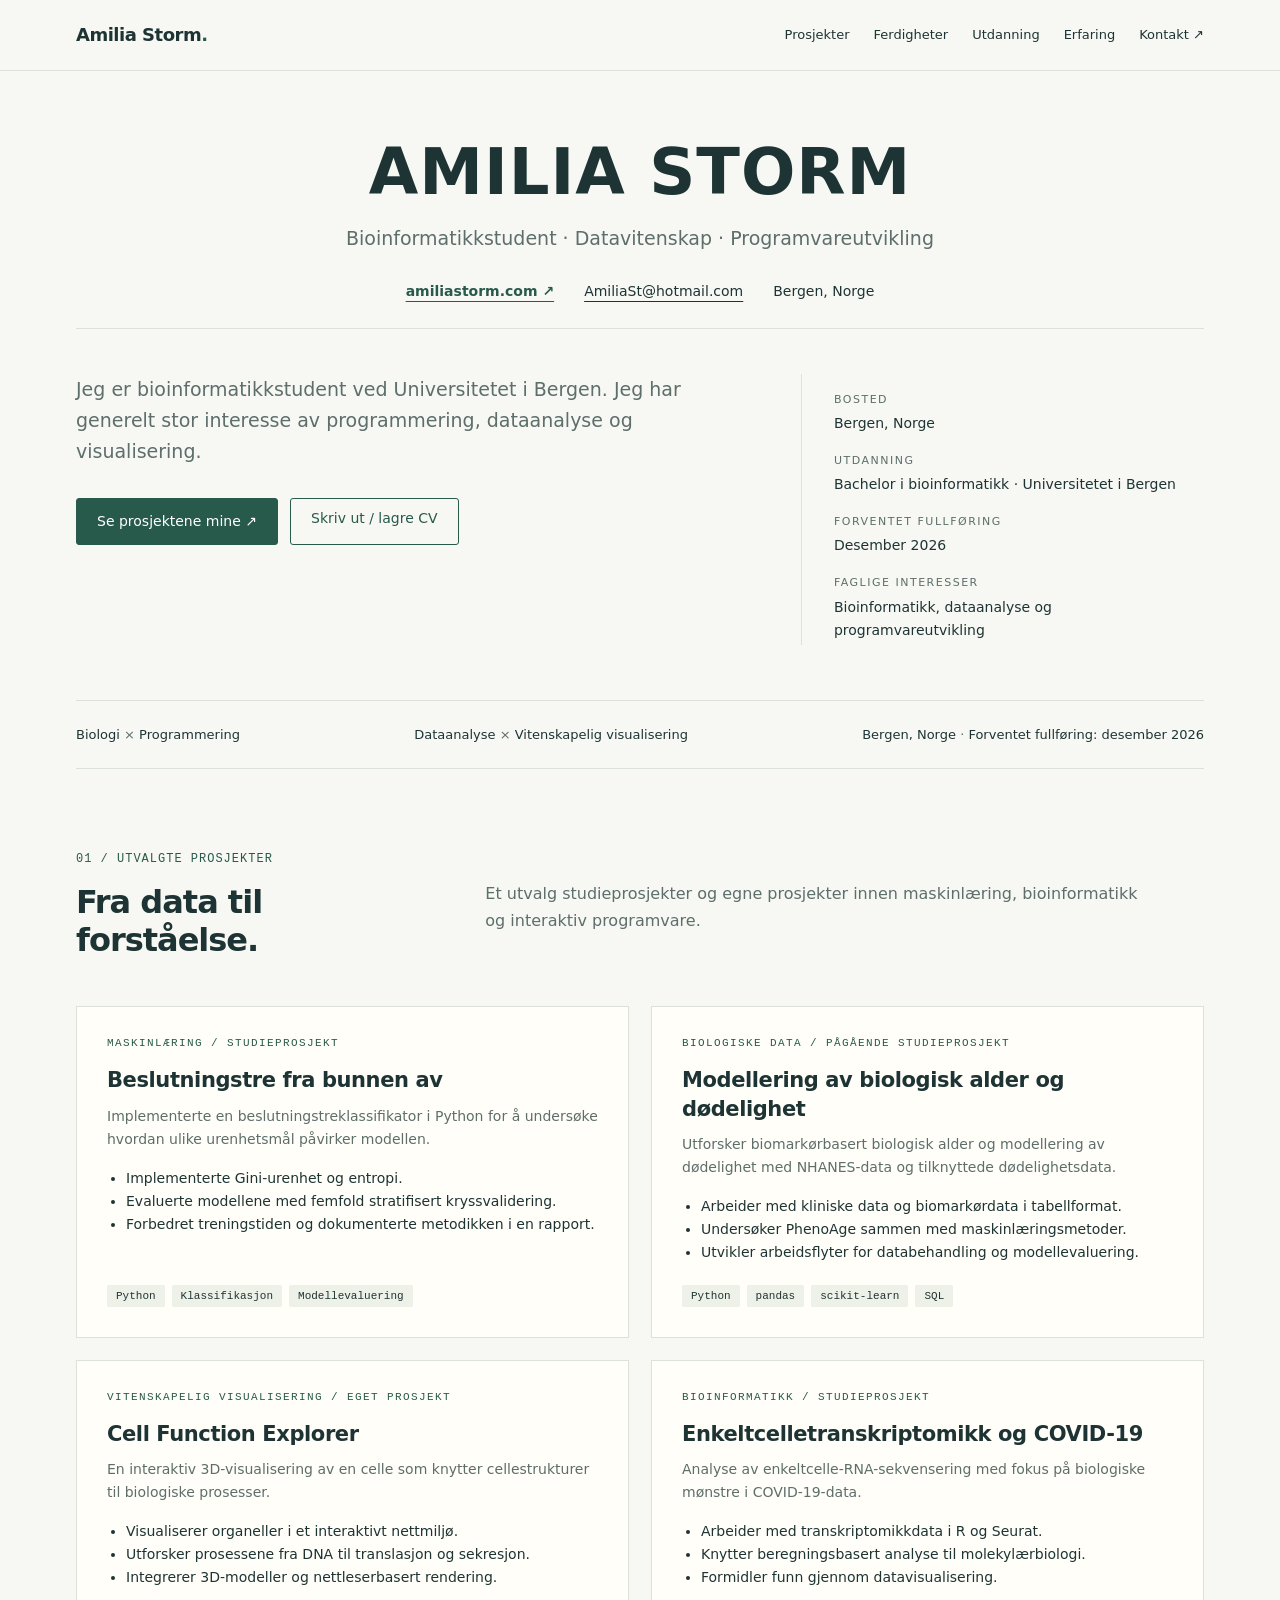
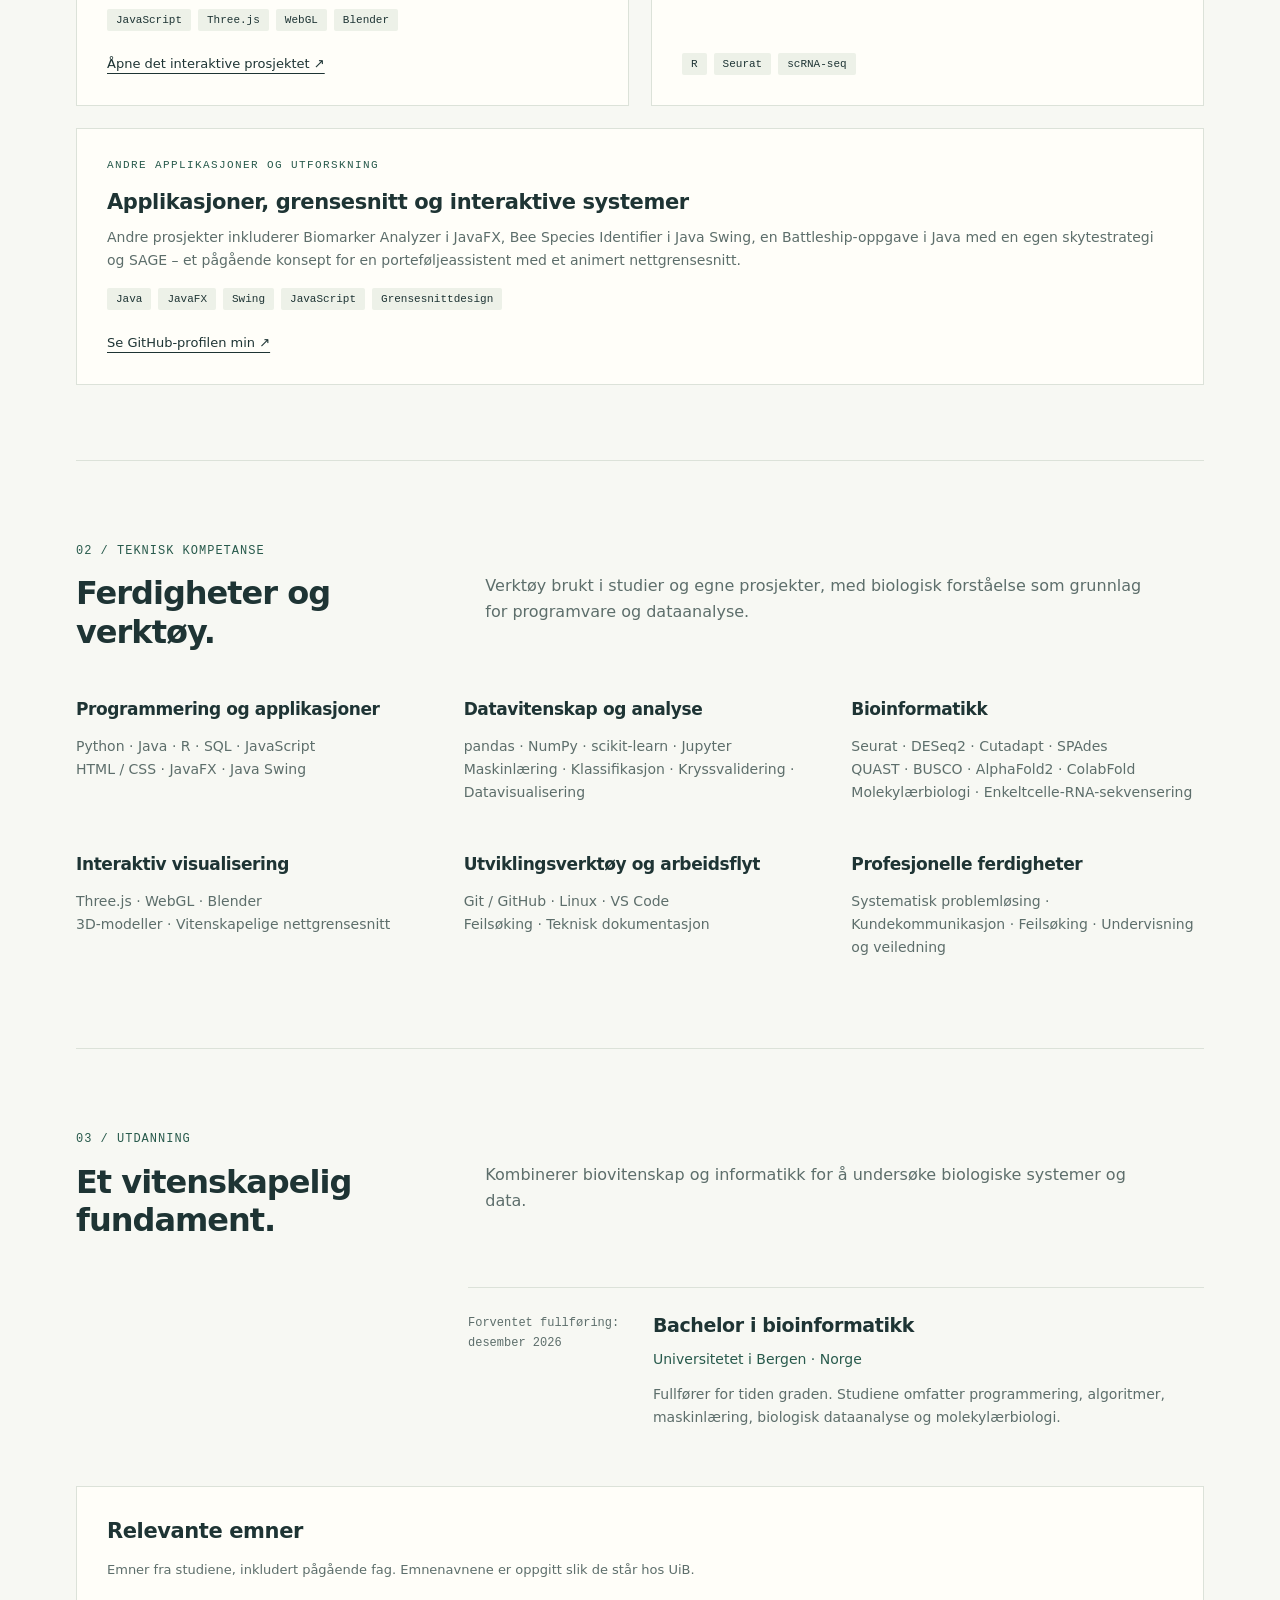
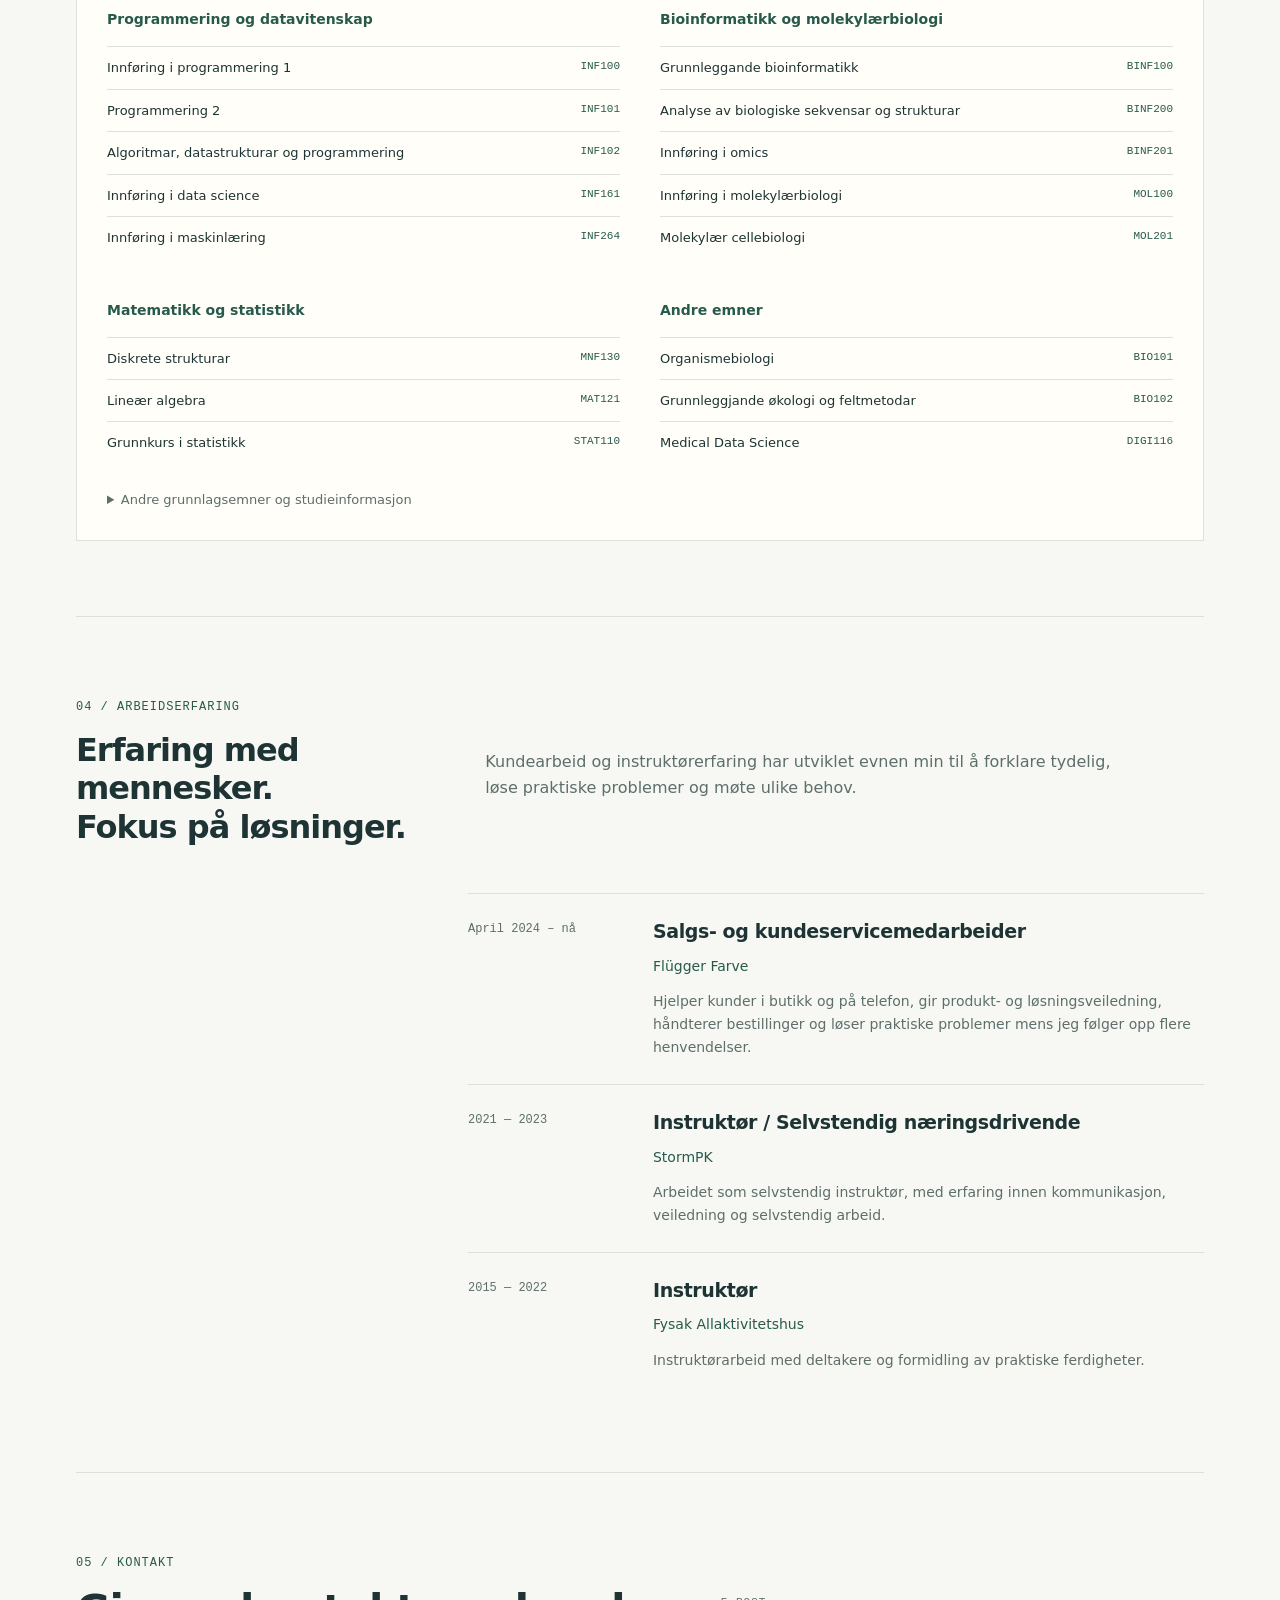
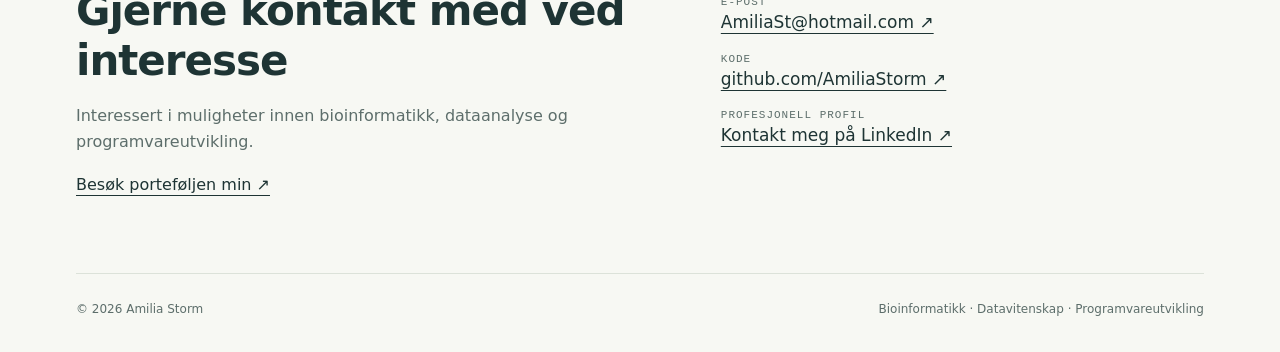
==== cv/index.html @ caddb567 "Update index.html" ====
<!doctype html>
<html lang="nb">
<head>
  <meta charset="utf-8">
  <meta name="viewport" content="width=device-width, initial-scale=1">
  <meta
    name="description"
    content="Amilia Storm – CV og prosjekter innen bioinformatikk, datavitenskap og programvareutvikling."
  >

  <title>Amilia Storm | Bioinformatikk og programvareutvikling</title>

  <style>
    /* ==================================================
       FARGER OG STIL
    ================================================== */

    :root {
      --ink: #1e3434;
      --muted: #5d6e6b;
      --green: #285a4c;
      --paper: #f7f8f3;
      --line: #dce2d9;
    }

    * {
      box-sizing: border-box;
    }

    html {
      scroll-behavior: smooth;
      scroll-padding-top: 95px;
    }

    body {
      margin: 0;
      background: var(--paper);
      color: var(--ink);
      font: 16px / 1.65 system-ui, -apple-system,
        BlinkMacSystemFont, "Segoe UI", sans-serif;
    }

    a {
      color: inherit;
      text-underline-offset: 5px;
    }

    a:hover {
      color: var(--green);
    }

    a:focus-visible,
    button:focus-visible {
      outline: 3px solid #b18a37;
      outline-offset: 5px;
    }

    .container {
      max-width: 1200px;
      margin: auto;
      padding: 0 36px;
    }

    h1 {
      font-size: clamp(50px, 6vw, 80px);
      font-weight: 650;
      letter-spacing: -5px;
      line-height: 1.05;
      margin: 0 0 28px;
    }

    h2 {
      font-size: 32px;
      line-height: 1.2;
      letter-spacing: -1px;
      margin: 12px 0;
    }

    h3 {
      font-size: 21px;
      line-height: 1.35;
      letter-spacing: -0.4px;
      margin: 0 0 10px;
    }

    /* ==================================================
       NAVIGASJON
    ================================================== */

    header {
      position: sticky;
      top: 0;
      background: #f7f8f3f5;
      border-bottom: 1px solid var(--line);
      z-index: 2;
    }

    .nav {
      max-width: 1200px;
      margin: auto;
      display: flex;
      align-items: center;
      justify-content: space-between;
      padding: 20px 36px;
      gap: 24px;
    }

    .brand {
      font-size: 18px;
      font-weight: 700;
      text-decoration: none;
      letter-spacing: -0.5px;
    }

    .brand span {
      color: var(--green);
    }

    nav {
      display: flex;
      gap: 24px;
      font-size: 13px;
    }

    nav a {
      text-decoration: none;
    }

    .skip {
      position: absolute;
      left: 15px;
      top: -60px;
    }

    .skip:focus {
      top: 15px;
      background: white;
      padding: 10px;
      z-index: 10;
    }

    /* ==================================================
       NAVN OG KONTAKTINFORMASJON
    ================================================== */

    .cv-heading {
      text-align: center;
      padding: 65px 0 25px;
    }

    .cv-heading h1 {
      font-size: clamp(36px, 5vw, 64px);
      font-weight: 800;
      letter-spacing: 1px;
      line-height: 1.15;
      margin: 0 0 14px;
    }

    .cv-subtitle {
      font-size: 19px;
      color: var(--muted);
      margin: 0 0 25px;
    }

    .cv-contact {
      display: flex;
      flex-wrap: wrap;
      justify-content: center;
      gap: 14px 30px;
      border-bottom: 1px solid var(--line);
      padding-bottom: 25px;
      font-size: 14px;
    }

    .portfolio-top {
      font-weight: 750;
      color: var(--green);
    }

    /* ==================================================
       INTRODUKSJON
    ================================================== */

    .hero {
      display: grid;
      grid-template-columns: 1.6fr 1fr;
      gap: 80px;
      padding: 20px 0 55px;
    }

    .intro {
      max-width: 620px;
      font-size: 19px;
      color: var(--muted);
      margin-top: 0;
    }

    .actions {
      display: flex;
      gap: 12px;
      flex-wrap: wrap;
      margin-top: 30px;
    }

    .button {
      display: inline-flex;
      padding: 11px 20px;
      border: 1px solid var(--green);
      border-radius: 3px;
      text-decoration: none;
      background: var(--green);
      color: white;
      font-size: 14px;
      font-family: inherit;
      cursor: pointer;
    }

    .button:hover {
      background: #183f34;
      color: white;
    }

    .button.secondary {
      background: transparent;
      color: var(--green);
    }

    .profile {
      align-self: center;
      border-left: 1px solid var(--line);
      padding: 0 0 0 32px;
    }

    .profile dl {
      margin: 0;
    }

    .profile dt {
      font-size: 11px;
      letter-spacing: 1.5px;
      text-transform: uppercase;
      color: var(--muted);
      margin-top: 17px;
    }

    .profile dd {
      margin: 3px 0;
      font-size: 14px;
    }

    .strip {
      border-top: 1px solid var(--line);
      border-bottom: 1px solid var(--line);
      padding: 23px 0;
      display: flex;
      gap: 35px;
      justify-content: space-between;
      font-size: 13px;
    }

    .strip span {
      color: var(--muted);
    }

    /* ==================================================
       FELLES STIL FOR SEKSJONER
    ================================================== */

    section {
      padding: 75px 0;
      border-bottom: 1px solid var(--line);
    }

    .section-head {
      display: grid;
      grid-template-columns: 1fr 2fr;
      gap: 50px;
      margin-bottom: 35px;
    }

    .section-num {
      font: 12px ui-monospace, monospace;
      color: var(--green);
      letter-spacing: 1px;
    }

    .section-head p {
      margin: 0;
      align-self: center;
      max-width: 660px;
      color: var(--muted);
    }

    /* ==================================================
       PROSJEKTER
    ================================================== */

    .projects {
      display: grid;
      grid-template-columns: 1fr 1fr;
      gap: 22px;
    }

    .project {
      border: 1px solid var(--line);
      padding: 30px;
      background: #fffef9;
      display: flex;
      flex-direction: column;
    }

    .project .category {
      font: 11px ui-monospace, monospace;
      text-transform: uppercase;
      letter-spacing: 1.4px;
      color: var(--green);
      margin-bottom: 17px;
    }

    .project p {
      font-size: 14px;
      color: var(--muted);
      margin: 0 0 16px;
    }

    .project ul {
      padding-left: 19px;
      font-size: 14px;
      margin: 0 0 20px;
    }

    .project a {
      font-size: 13px;
      margin-top: 22px;
      align-self: flex-start;
    }

    .tags {
      display: flex;
      flex-wrap: wrap;
      gap: 7px;
      margin-top: auto;
    }

    .tags span {
      font: 11px ui-monospace, monospace;
      padding: 5px 9px;
      background: #edf1e8;
      border-radius: 2px;
    }

    .wide {
      grid-column: 1 / -1;
    }

    /* ==================================================
       FERDIGHETER
    ================================================== */

    .skills {
      display: grid;
      grid-template-columns: repeat(3, 1fr);
      gap: 35px;
    }

    .skills h3 {
      font-size: 17px;
    }

    .skills p {
      color: var(--muted);
      font-size: 14px;
    }

    /* ==================================================
       UTDANNING OG ARBEIDSERFARING
    ================================================== */

    .timeline {
      margin-left: calc(33.333% + 16px);
    }

    .entry {
      display: grid;
      grid-template-columns: 160px 1fr;
      gap: 25px;
      padding: 25px 0;
      border-top: 1px solid var(--line);
    }

    .date {
      font: 12px / 1.7 ui-monospace, monospace;
      color: var(--muted);
    }

    .entry h3 {
      font-size: 19px;
    }

    .entry .org {
      color: var(--green);
      font-size: 14px;
      margin: 0 0 12px;
    }

    .entry p {
      font-size: 14px;
      color: var(--muted);
      margin: 0;
    }

    /* ==================================================
       EMNER OG EMNEKODER
    ================================================== */

    .coursework {
      margin-top: 32px;
      padding: 30px;
      border: 1px solid var(--line);
      background: #fffef9;
    }

    .coursework > h3 {
      font-size: 21px;
    }

    .course-note {
      font-size: 13px;
      color: var(--muted);
    }

    .course-grid {
      display: grid;
      grid-template-columns: 1fr 1fr;
      gap: 25px 40px;
    }

    .course-grid h4 {
      font-size: 14px;
      color: var(--green);
      margin: 15px 0;
    }

    .course-grid ul {
      list-style: none;
      padding: 0;
      margin: 0;
    }

    .course-grid li {
      border-top: 1px solid var(--line);
    }

    .course-grid a {
      display: flex;
      justify-content: space-between;
      gap: 15px;
      padding: 10px 0;
      text-decoration: none;
      font-size: 13px;
    }

    .course-grid code {
      font-size: 11px;
      color: var(--green);
      white-space: nowrap;
    }

    .coursework details {
      margin-top: 25px;
      font-size: 13px;
      color: var(--muted);
    }

    .coursework summary {
      cursor: pointer;
    }

    .coursework details p {
      margin: 10px 0;
    }

    /* ==================================================
       KONTAKT OG BUNNTEKST
    ================================================== */

    .contact {
      display: grid;
      grid-template-columns: 1.2fr 1fr;
      gap: 65px;
    }

    .contact h2 {
      font-size: 42px;
    }

    .contact p {
      color: var(--muted);
    }

    .contact-links {
      display: flex;
      flex-direction: column;
      justify-content: center;
      gap: 16px;
    }

    .contact-links a {
      font-size: 17px;
    }

    .contact-links small {
      font: 11px ui-monospace, monospace;
      display: block;
      color: var(--muted);
      text-transform: uppercase;
      letter-spacing: 1px;
    }

    footer {
      padding: 26px 0;
      color: var(--muted);
      font-size: 12px;
      display: flex;
      justify-content: space-between;
    }

    /* ==================================================
       MOBIL OG MINDRE SKJERMER
    ================================================== */

    @media (max-width: 800px) {
      .nav,
      .container {
        padding-left: 22px;
        padding-right: 22px;
      }

      .nav {
        flex-wrap: wrap;
        gap: 12px;
      }

      nav {
        gap: 15px;
        flex-wrap: wrap;
        font-size: 12px;
      }

      .cv-heading {
        padding-top: 40px;
      }

      .cv-subtitle {
        font-size: 15px;
      }

      .cv-contact {
        font-size: 13px;
        gap: 10px 18px;
      }

      .hero {
        grid-template-columns: 1fr;
        gap: 30px;
        padding: 15px 0 35px;
      }

      .profile {
        display: none;
      }

      .strip {
        flex-wrap: wrap;
        gap: 13px 25px;
      }

      .section-head {
        grid-template-columns: 1fr;
        gap: 15px;
      }

      .projects,
      .skills,
      .contact,
      .course-grid {
        grid-template-columns: 1fr;
      }

      .wide {
        grid-column: auto;
      }

      .timeline {
        margin-left: 0;
      }

      .entry {
        grid-template-columns: 1fr;
        gap: 10px;
      }

      section {
        padding: 50px 0;
      }

      .coursework {
        padding: 20px;
      }

      footer {
        gap: 15px;
        flex-wrap: wrap;
      }
    }

    /* ==================================================
       REDUSERT BEVEGELSE
    ================================================== */

    @media (prefers-reduced-motion: reduce) {
      html {
        scroll-behavior: auto;
      }
    }

    /* ==================================================
       UTSKRIFT OG LAGRING SOM PDF
    ================================================== */

    @media print {
      header,
      .actions,
      .strip,
      footer {
        display: none;
      }

      body {
        background: white;
        font-size: 11px;
      }

      .container {
        padding: 0;
      }

      .cv-heading {
        padding: 0 0 15px;
      }

      .cv-heading h1 {
        font-size: 32px;
      }

      .cv-subtitle {
        font-size: 13px;
        margin-bottom: 12px;
      }

      .cv-contact {
        font-size: 11px;
        padding-bottom: 12px;
      }

      .hero {
        padding: 0 0 15px;
        gap: 20px;
      }

      .intro {
        font-size: 13px;
      }

      .profile {
        display: block;
        padding-left: 15px;
      }

      section {
        padding: 22px 0;
      }

      .section-head {
        margin-bottom: 16px;
      }

      h2 {
        font-size: 23px;
      }

      .project {
        padding: 15px;
        break-inside: avoid;
      }

      .project p,
      .project ul,
      .entry p,
      .skills p {
        font-size: 11px;
      }

      .entry {
        padding: 12px 0;
        break-inside: avoid;
      }

      .contact h2 {
        font-size: 25px;
      }

      .contact-links a {
        font-size: 12px;
      }

      a {
        text-decoration: none;
      }

      .tags span {
        font-size: 9px;
      }

      .coursework {
        padding: 15px;
        break-inside: avoid;
      }

      .course-grid {
        gap: 10px 25px;
      }

      .course-grid a {
        font-size: 10px;
        padding: 5px 0;
      }

      .course-note {
        font-size: 10px;
      }

      .coursework details {
        display: none;
      }
    }
  </style>
</head>

<body>
  <a class="skip" href="#main">Hopp til innhold</a>

  <!-- ==================================================
       NAVIGASJON
  ================================================== -->

  <header>
    <div class="nav">
      <a class="brand" href="#main">
        Amilia Storm<span>.</span>
      </a>

      <nav aria-label="Hovedmeny">
        <a href="#projects">Prosjekter</a>
        <a href="#skills">Ferdigheter</a>
        <a href="#education">Utdanning</a>
        <a href="#experience">Erfaring</a>
        <a href="#contact">Kontakt ↗</a>
      </nav>
    </div>
  </header>

  <main id="main" class="container">

    <!-- ==================================================
         NAVN OG KONTAKTINFORMASJON
    ================================================== -->

    <div class="cv-heading">
      <h1>AMILIA STORM</h1>

      <p class="cv-subtitle">
        Bioinformatikkstudent · Datavitenskap · Programvareutvikling
      </p>

      <div class="cv-contact">
        <a
          class="portfolio-top"
          href="https://amiliastorm.com"
          target="_blank"
          rel="noopener noreferrer"
        >
          amiliastorm.com ↗
        </a>

        <a href="mailto:AmiliaSt@hotmail.com">
          AmiliaSt@hotmail.com
        </a>

        <span>Bergen, Norge</span>
      </div>
    </div>

    <!-- ==================================================
         INTRODUKSJON
    ================================================== -->

    <div class="hero">
      <div>
        <p class="intro">
          Jeg er bioinformatikkstudent ved Universitetet i Bergen.
          Jeg har generelt stor interesse av programmering, dataanalyse og visualisering.
          

        <div class="actions">
          <a class="button" href="#projects">
            Se prosjektene mine ↗
          </a>

          <button
            class="button secondary"
            onclick="window.print()"
          >
            Skriv ut / lagre CV
          </button>
        </div>
      </div>

      <aside class="profile" aria-label="Profiloversikt">
        <dl>
          <dt>Bosted</dt>
          <dd>Bergen, Norge</dd>

          <dt>Utdanning</dt>
          <dd>Bachelor i bioinformatikk · Universitetet i Bergen</dd>

          <dt>Forventet fullføring</dt>
          <dd>Desember 2026</dd>

          <dt>Faglige interesser</dt>
          <dd>Bioinformatikk, dataanalyse og programvareutvikling</dd>
        </dl>
      </aside>
    </div>

    <div class="strip">
      <div>Biologi <span>×</span> Programmering</div>
      <div>Dataanalyse <span>×</span> Vitenskapelig visualisering</div>
      <div>
        Bergen, Norge <span>·</span>
        Forventet fullføring: desember 2026
      </div>
    </div>

    <!-- ==================================================
         01 — PROSJEKTER
    ================================================== -->

    <section id="projects">
      <div class="section-head">
        <div>
          <span class="section-num">01 / UTVALGTE PROSJEKTER</span>
          <h2>Fra data til forståelse.</h2>
        </div>

        <p>
          Et utvalg studieprosjekter og egne prosjekter innen
          maskinlæring, bioinformatikk og interaktiv programvare.
        </p>
      </div>

      <div class="projects">

        <!-- Beslutningstre -->

        <article class="project">
          <div class="category">Maskinlæring / Studieprosjekt</div>
          <h3>Beslutningstre fra bunnen av</h3>

          <p>
            Implementerte en beslutningstreklassifikator i Python
            for å undersøke hvordan ulike urenhetsmål påvirker modellen.
          </p>

          <ul>
            <li>Implementerte Gini-urenhet og entropi.</li>
            <li>
              Evaluerte modellene med femfold stratifisert
              kryssvalidering.
            </li>
            <li>
              Forbedret treningstiden og dokumenterte metodikken
              i en rapport.
            </li>
          </ul>

          <div class="tags">
            <span>Python</span>
            <span>Klassifikasjon</span>
            <span>Modellevaluering</span>
          </div>
        </article>

        <!-- Biologisk alder -->

        <article class="project">
          <div class="category">
            Biologiske data / Pågående studieprosjekt
          </div>

          <h3>Modellering av biologisk alder og dødelighet</h3>

          <p>
            Utforsker biomarkørbasert biologisk alder og modellering
            av dødelighet med NHANES-data og tilknyttede dødelighetsdata.
          </p>

          <ul>
            <li>
              Arbeider med kliniske data og biomarkørdata i tabellformat.
            </li>
            <li>
              Undersøker PhenoAge sammen med maskinlæringsmetoder.
            </li>
            <li>
              Utvikler arbeidsflyter for databehandling og modellevaluering.
            </li>
          </ul>

          <div class="tags">
            <span>Python</span>
            <span>pandas</span>
            <span>scikit-learn</span>
            <span>SQL</span>
          </div>
        </article>

        <!-- Cellevisualisering -->

        <article class="project">
          <div class="category">
            Vitenskapelig visualisering / Eget prosjekt
          </div>

          <h3>Cell Function Explorer</h3>

          <p>
            En interaktiv 3D-visualisering av en celle som knytter
            cellestrukturer til biologiske prosesser.
          </p>

          <ul>
            <li>Visualiserer organeller i et interaktivt nettmiljø.</li>
            <li>
              Utforsker prosessene fra DNA til translasjon og sekresjon.
            </li>
            <li>
              Integrerer 3D-modeller og nettleserbasert rendering.
            </li>
          </ul>

          <div class="tags">
            <span>JavaScript</span>
            <span>Three.js</span>
            <span>WebGL</span>
            <span>Blender</span>
          </div>

          <a
            href="https://amiliastorm.github.io/Cell-Visualization-Explorer/"
            target="_blank"
            rel="noopener noreferrer"
          >
            Åpne det interaktive prosjektet ↗
          </a>
        </article>

        <!-- COVID-19 -->

        <article class="project">
          <div class="category">Bioinformatikk / Studieprosjekt</div>
          <h3>Enkeltcelletranskriptomikk og COVID-19</h3>

          <p>
            Analyse av enkeltcelle-RNA-sekvensering med fokus på
            biologiske mønstre i COVID-19-data.
          </p>

          <ul>
            <li>Arbeider med transkriptomikkdata i R og Seurat.</li>
            <li>Knytter beregningsbasert analyse til molekylærbiologi.</li>
            <li>Formidler funn gjennom datavisualisering.</li>
          </ul>

          <div class="tags">
            <span>R</span>
            <span>Seurat</span>
            <span>scRNA-seq</span>
          </div>
        </article>

        <!-- Andre prosjekter -->

        <article class="project wide">
          <div class="category">Andre applikasjoner og utforskning</div>
          <h3>Applikasjoner, grensesnitt og interaktive systemer</h3>

          <p>
            Andre prosjekter inkluderer Biomarker Analyzer i JavaFX,
            Bee Species Identifier i Java Swing, en Battleship-oppgave
            i Java med en egen skytestrategi og SAGE – et pågående
            konsept for en porteføljeassistent med et animert nettgrensesnitt.
          </p>

          <div class="tags">
            <span>Java</span>
            <span>JavaFX</span>
            <span>Swing</span>
            <span>JavaScript</span>
            <span>Grensesnittdesign</span>
          </div>

          <a
            href="https://github.com/AmiliaStorm"
            target="_blank"
            rel="noopener noreferrer"
          >
            Se GitHub-profilen min ↗
          </a>
        </article>

      </div>
    </section>

    <!-- ==================================================
         02 — FERDIGHETER
    ================================================== -->

    <section id="skills">
      <div class="section-head">
        <div>
          <span class="section-num">02 / TEKNISK KOMPETANSE</span>
          <h2>Ferdigheter og verktøy.</h2>
        </div>

        <p>
          Verktøy brukt i studier og egne prosjekter, med biologisk
          forståelse som grunnlag for programvare og dataanalyse.
        </p>
      </div>

      <div class="skills">
        <div>
          <h3>Programmering og applikasjoner</h3>
          <p>
            Python · Java · R · SQL · JavaScript<br>
            HTML / CSS · JavaFX · Java Swing
          </p>
        </div>

        <div>
          <h3>Datavitenskap og analyse</h3>
          <p>
            pandas · NumPy · scikit-learn · Jupyter<br>
            Maskinlæring · Klassifikasjon · Kryssvalidering · Datavisualisering
          </p>
        </div>

        <div>
          <h3>Bioinformatikk</h3>
          <p>
            Seurat · DESeq2 · Cutadapt · SPAdes<br>
            QUAST · BUSCO · AlphaFold2 · ColabFold<br>
            Molekylærbiologi · Enkeltcelle-RNA-sekvensering
          </p>
        </div>

        <div>
          <h3>Interaktiv visualisering</h3>
          <p>
            Three.js · WebGL · Blender<br>
            3D-modeller · Vitenskapelige nettgrensesnitt
          </p>
        </div>

        <div>
          <h3>Utviklingsverktøy og arbeidsflyt</h3>
          <p>
            Git / GitHub · Linux · VS Code<br>
            Feilsøking · Teknisk dokumentasjon
          </p>
        </div>

        <div>
          <h3>Profesjonelle ferdigheter</h3>
          <p>
            Systematisk problemløsing · Kundekommunikasjon ·
            Feilsøking · Undervisning og veiledning
          </p>
        </div>
      </div>
    </section>

    <!-- ==================================================
         03 — UTDANNING
    ================================================== -->

    <section id="education">
      <div class="section-head">
        <div>
          <span class="section-num">03 / UTDANNING</span>
          <h2>Et vitenskapelig fundament.</h2>
        </div>

        <p>
          Kombinerer biovitenskap og informatikk for å undersøke
          biologiske systemer og data.
        </p>
      </div>

      <div class="timeline">
        <article class="entry">
          <div class="date">
            Forventet fullføring: desember 2026
          </div>

          <div>
            <h3>Bachelor i bioinformatikk</h3>
            <p class="org">Universitetet i Bergen · Norge</p>

            <p>
              Fullfører for tiden graden. Studiene omfatter
              programmering, algoritmer, maskinlæring, biologisk
              dataanalyse og molekylærbiologi.
            </p>
          </div>
        </article>
      </div>

      <!-- Relevante emner -->

      <div class="coursework">
        <h3>Relevante emner</h3>

        <p class="course-note">
          Emner fra studiene, inkludert pågående fag.
          Emnenavnene er oppgitt slik de står hos UiB.
        </p>

        <div class="course-grid">

          <!-- Programmering -->

          <div>
            <h4>Programmering og datavitenskap</h4>

            <ul>
              <li>
                <a
                  href="https://www4.uib.no/studier/emner/inf100"
                  target="_blank"
                  rel="noopener noreferrer"
                >
                  <span>Innføring i programmering 1</span>
                  <code>INF100</code>
                </a>
              </li>

              <li>
                <a
                  href="https://www4.uib.no/studier/emner/inf101"
                  target="_blank"
                  rel="noopener noreferrer"
                >
                  <span>Programmering 2</span>
                  <code>INF101</code>
                </a>
              </li>

              <li>
                <a
                  href="https://www4.uib.no/studier/emner/inf102"
                  target="_blank"
                  rel="noopener noreferrer"
                >
                  <span>Algoritmar, datastrukturar og programmering</span>
                  <code>INF102</code>
                </a>
              </li>

              <li>
                <a
                  href="https://www4.uib.no/studier/emner/inf161"
                  target="_blank"
                  rel="noopener noreferrer"
                >
                  <span>Innføring i data science</span>
                  <code>INF161</code>
                </a>
              </li>

              <li>
                <a
                  href="https://www4.uib.no/studier/emner/inf264"
                  target="_blank"
                  rel="noopener noreferrer"
                >
                  <span>Innføring i maskinlæring</span>
                  <code>INF264</code>
                </a>
              </li>
            </ul>
          </div>

          <!-- Bioinformatikk -->

          <div>
            <h4>Bioinformatikk og molekylærbiologi</h4>

            <ul>
              <li>
                <a
                  href="https://www4.uib.no/studier/emner/binf100"
                  target="_blank"
                  rel="noopener noreferrer"
                >
                  <span>Grunnleggande bioinformatikk</span>
                  <code>BINF100</code>
                </a>
              </li>

              <li>
                <a
                  href="https://www4.uib.no/studier/emner/binf200"
                  target="_blank"
                  rel="noopener noreferrer"
                >
                  <span>Analyse av biologiske sekvensar og strukturar</span>
                  <code>BINF200</code>
                </a>
              </li>

              <li>
                <a
                  href="https://www4.uib.no/studier/emner/binf201"
                  target="_blank"
                  rel="noopener noreferrer"
                >
                  <span>Innføring i omics</span>
                  <code>BINF201</code>
                </a>
              </li>

              <li>
                <a
                  href="https://www4.uib.no/studier/emner/mol100"
                  target="_blank"
                  rel="noopener noreferrer"
                >
                  <span>Innføring i molekylærbiologi</span>
                  <code>MOL100</code>
                </a>
              </li>

              <li>
                <a
                  href="https://www4.uib.no/studier/emner/mol201"
                  target="_blank"
                  rel="noopener noreferrer"
                >
                  <span>Molekylær cellebiologi</span>
                  <code>MOL201</code>
                </a>
              </li>
            </ul>
          </div>

          <!-- Matematikk -->

          <div>
            <h4>Matematikk og statistikk</h4>

            <ul>
              <li>
                <a
                  href="https://www4.uib.no/studier/emner/mnf130"
                  target="_blank"
                  rel="noopener noreferrer"
                >
                  <span>Diskrete strukturar</span>
                  <code>MNF130</code>
                </a>
              </li>

              <li>
                <a
                  href="https://www4.uib.no/studier/emner/mat121"
                  target="_blank"
                  rel="noopener noreferrer"
                >
                  <span>Lineær algebra</span>
                  <code>MAT121</code>
                </a>
              </li>

              <li>
                <a
                  href="https://www4.uib.no/studier/emner/stat110"
                  target="_blank"
                  rel="noopener noreferrer"
                >
                  <span>Grunnkurs i statistikk</span>
                  <code>STAT110</code>
                </a>
              </li>
            </ul>
          </div>

          <!-- Andre emner -->

          <div>
            <h4>Andre emner</h4>

            <ul>
              <li>
                <a
                  href="https://www4.uib.no/studier/emner/bio101"
                  target="_blank"
                  rel="noopener noreferrer"
                >
                  <span>Organismebiologi</span>
                  <code>BIO101</code>
                </a>
              </li>

              <li>
                <a
                  href="https://www4.uib.no/studier/emner/bio102"
                  target="_blank"
                  rel="noopener noreferrer"
                >
                  <span>Grunnleggjande økologi og feltmetodar</span>
                  <code>BIO102</code>
                </a>
              </li>

              <li>
                <a
                  href="https://www4.uib.no/studier/emner/digi116"
                  target="_blank"
                  rel="noopener noreferrer"
                >
                  <span>Medical Data Science</span>
                  <code>DIGI116</code>
                </a>
              </li>
            </ul>
          </div>
        </div>

        <details>
          <summary>Andre grunnlagsemner og studieinformasjon</summary>

          <p>Examen philosophicum inngår også i studieplanen.</p>

          <a
            href="https://www4.uib.no/program/informatikk-bioinformatikk-bachelor"
            target="_blank"
            rel="noopener noreferrer"
          >
            Studieprogram og studieplan hos UiB ↗
          </a>
        </details>
      </div>
    </section>

    <!-- ==================================================
         04 — ARBEIDSERFARING
    ================================================== -->

    <section id="experience">
      <div class="section-head">
        <div>
          <span class="section-num">04 / ARBEIDSERFARING</span>

          <h2>
            Erfaring med mennesker.<br>
            Fokus på løsninger.
          </h2>
        </div>

        <p>
          Kundearbeid og instruktørerfaring har utviklet evnen min
          til å forklare tydelig, løse praktiske problemer og møte
          ulike behov.
        </p>
      </div>

      <div class="timeline">

        <!-- Flügger -->

        <article class="entry">
          <div class="date">April 2024 – nå</div>

          <div>
            <h3>Salgs- og kundeservicemedarbeider</h3>
            <p class="org">Flügger Farve</p>

            <p>
              Hjelper kunder i butikk og på telefon, gir produkt-
              og løsningsveiledning, håndterer bestillinger og
              løser praktiske problemer mens jeg følger opp
              flere henvendelser.
            </p>
          </div>
        </article>

        <!-- StormPK -->

        <article class="entry">
          <div class="date">2021 — 2023</div>

          <div>
            <h3>Instruktør / Selvstendig næringsdrivende</h3>
            <p class="org">StormPK</p>

            <p>
              Arbeidet som selvstendig instruktør, med erfaring
              innen kommunikasjon, veiledning og selvstendig arbeid.
            </p>
          </div>
        </article>

        <!-- Fysak -->

        <article class="entry">
          <div class="date">2015 — 2022</div>

          <div>
            <h3>Instruktør</h3>
            <p class="org">Fysak Allaktivitetshus</p>

            <p>
              Instruktørarbeid med deltakere og formidling av
              praktiske ferdigheter.
            </p>
          </div>
        </article>

      </div>
    </section>

    <!-- ==================================================
         05 — KONTAKT
    ================================================== -->

    <section id="contact" class="contact">
      <div>
        <span class="section-num">05 / KONTAKT</span>

        <h2>
          Gjerne kontakt med ved interesse
        </h2>

        <p>
          Interessert i muligheter innen bioinformatikk,
          dataanalyse og programvareutvikling.
        </p>

        <a
          href="https://amiliastorm.com"
          target="_blank"
          rel="noopener noreferrer"
        >
          Besøk porteføljen min ↗
        </a>
      </div>

      <div class="contact-links">
        <div>
          <small>E-post</small>

          <a href="mailto:AmiliaSt@hotmail.com">
            AmiliaSt@hotmail.com ↗
          </a>
        </div>

        <div>
          <small>Kode</small>

          <a
            href="https://github.com/AmiliaStorm"
            target="_blank"
            rel="noopener noreferrer"
          >
            github.com/AmiliaStorm ↗
          </a>
        </div>

        <div>
          <small>Profesjonell profil</small>

          <a
            href="https://www.linkedin.com/in/amilia-storm-a14750219/"
            target="_blank"
            rel="noopener noreferrer"
          >
            Kontakt meg på LinkedIn ↗
          </a>
        </div>
      </div>
    </section>

    <!-- ==================================================
         BUNNTEKST
    ================================================== -->

    <footer>
      <span>© 2026 Amilia Storm</span>

      <span>
        Bioinformatikk · Datavitenskap · Programvareutvikling
      </span>
    </footer>

  </main>
</body>
</html>
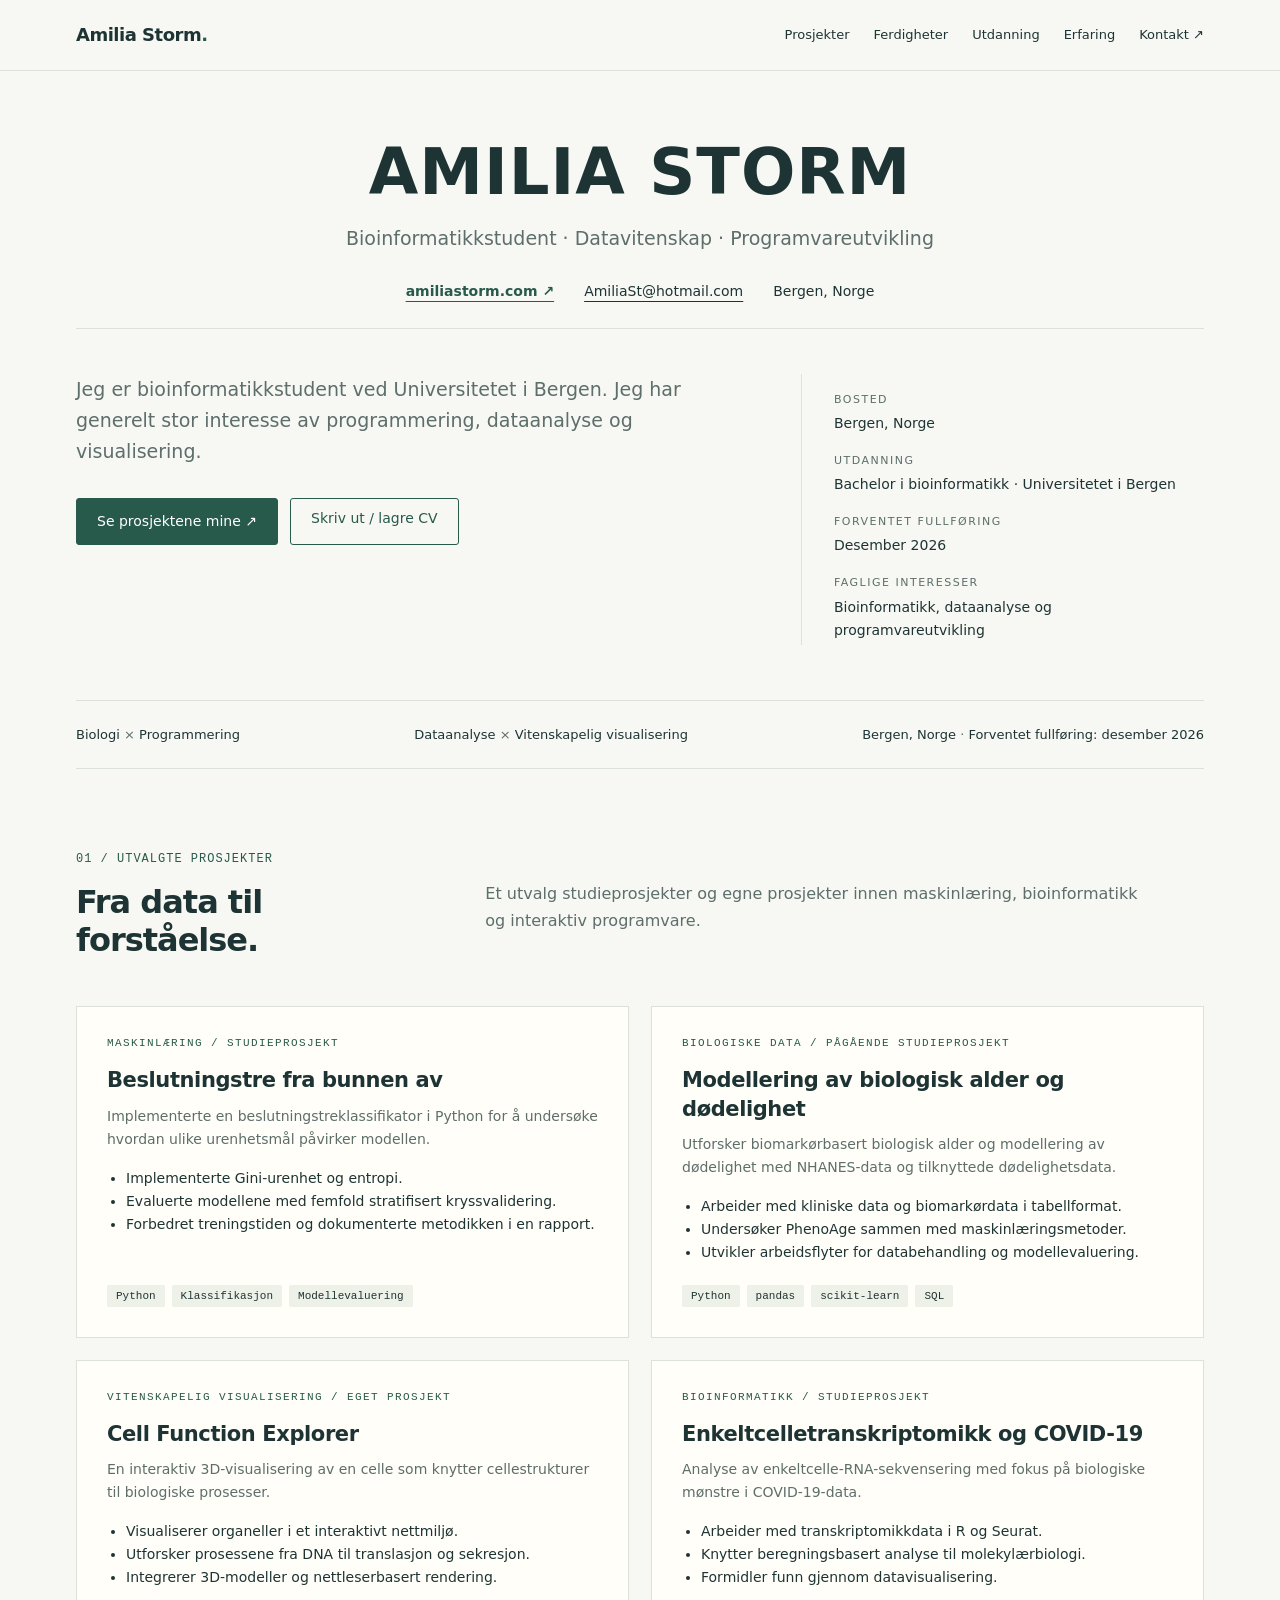
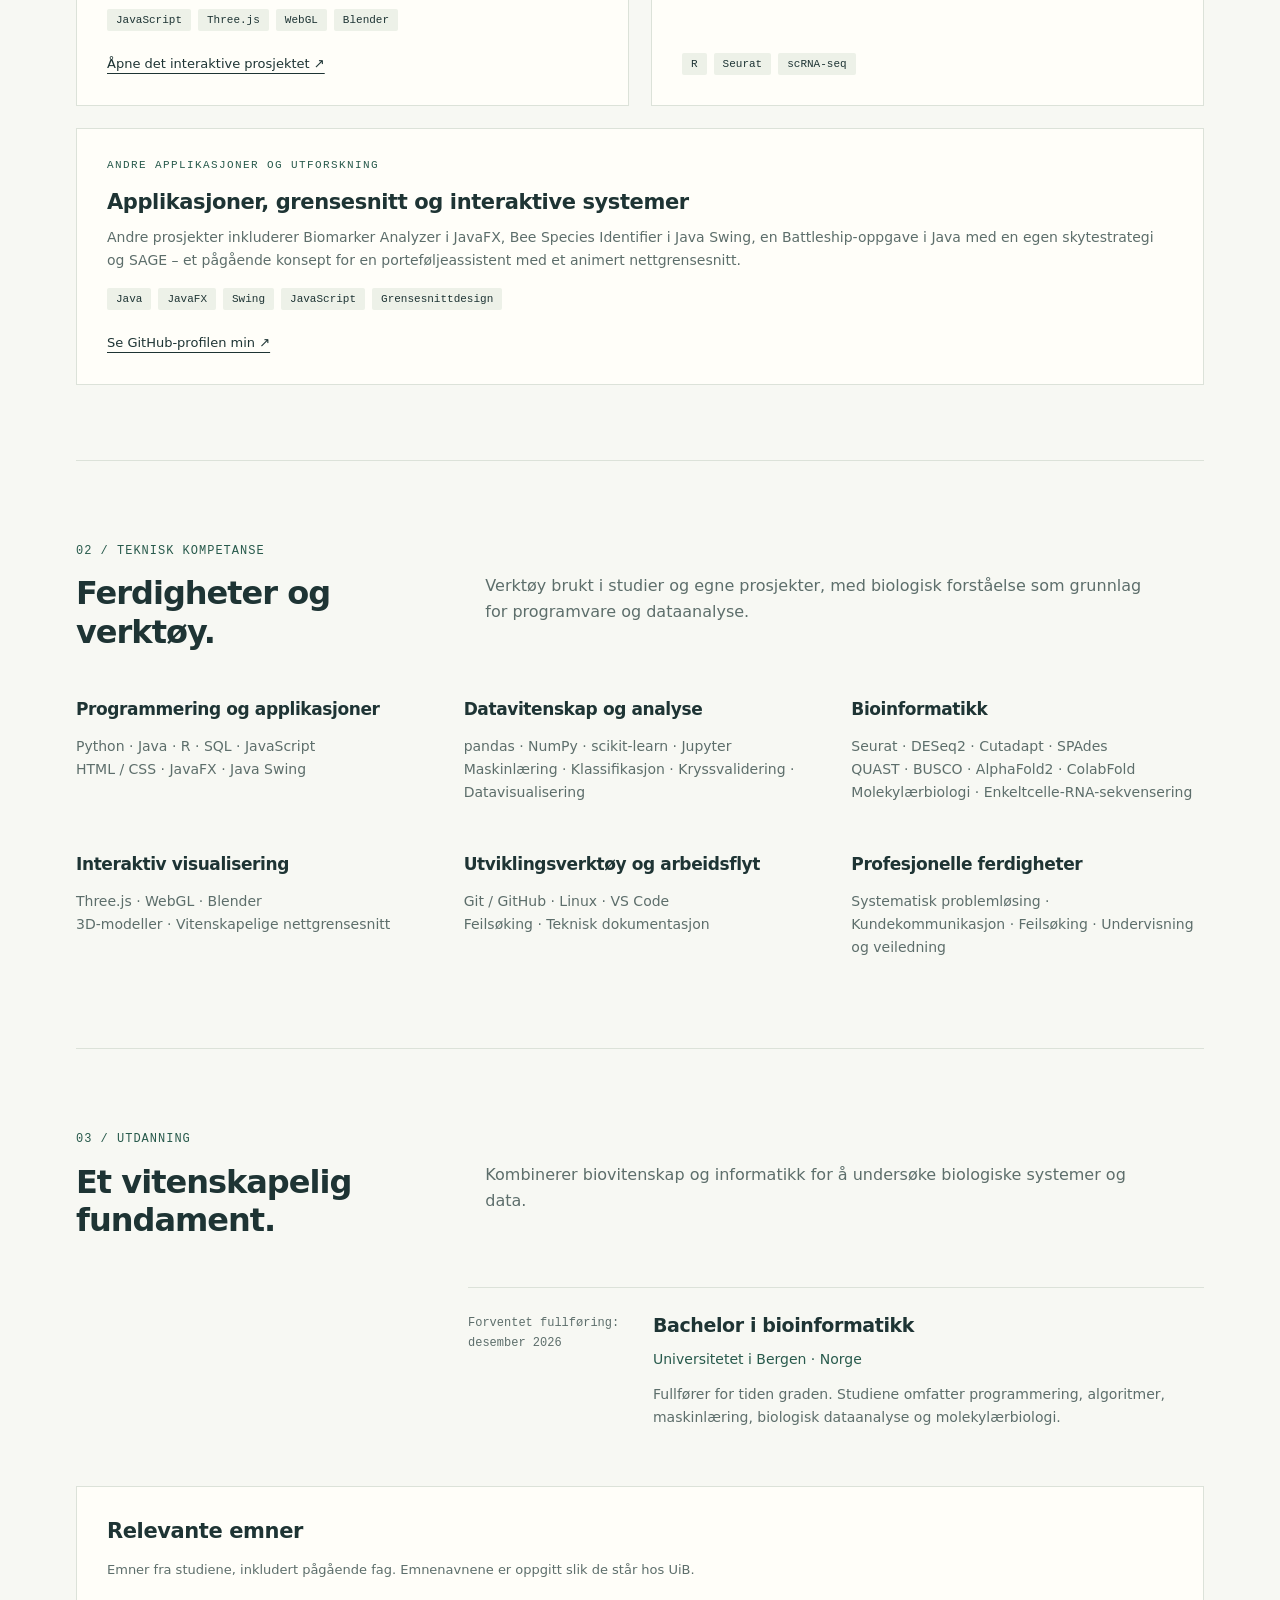
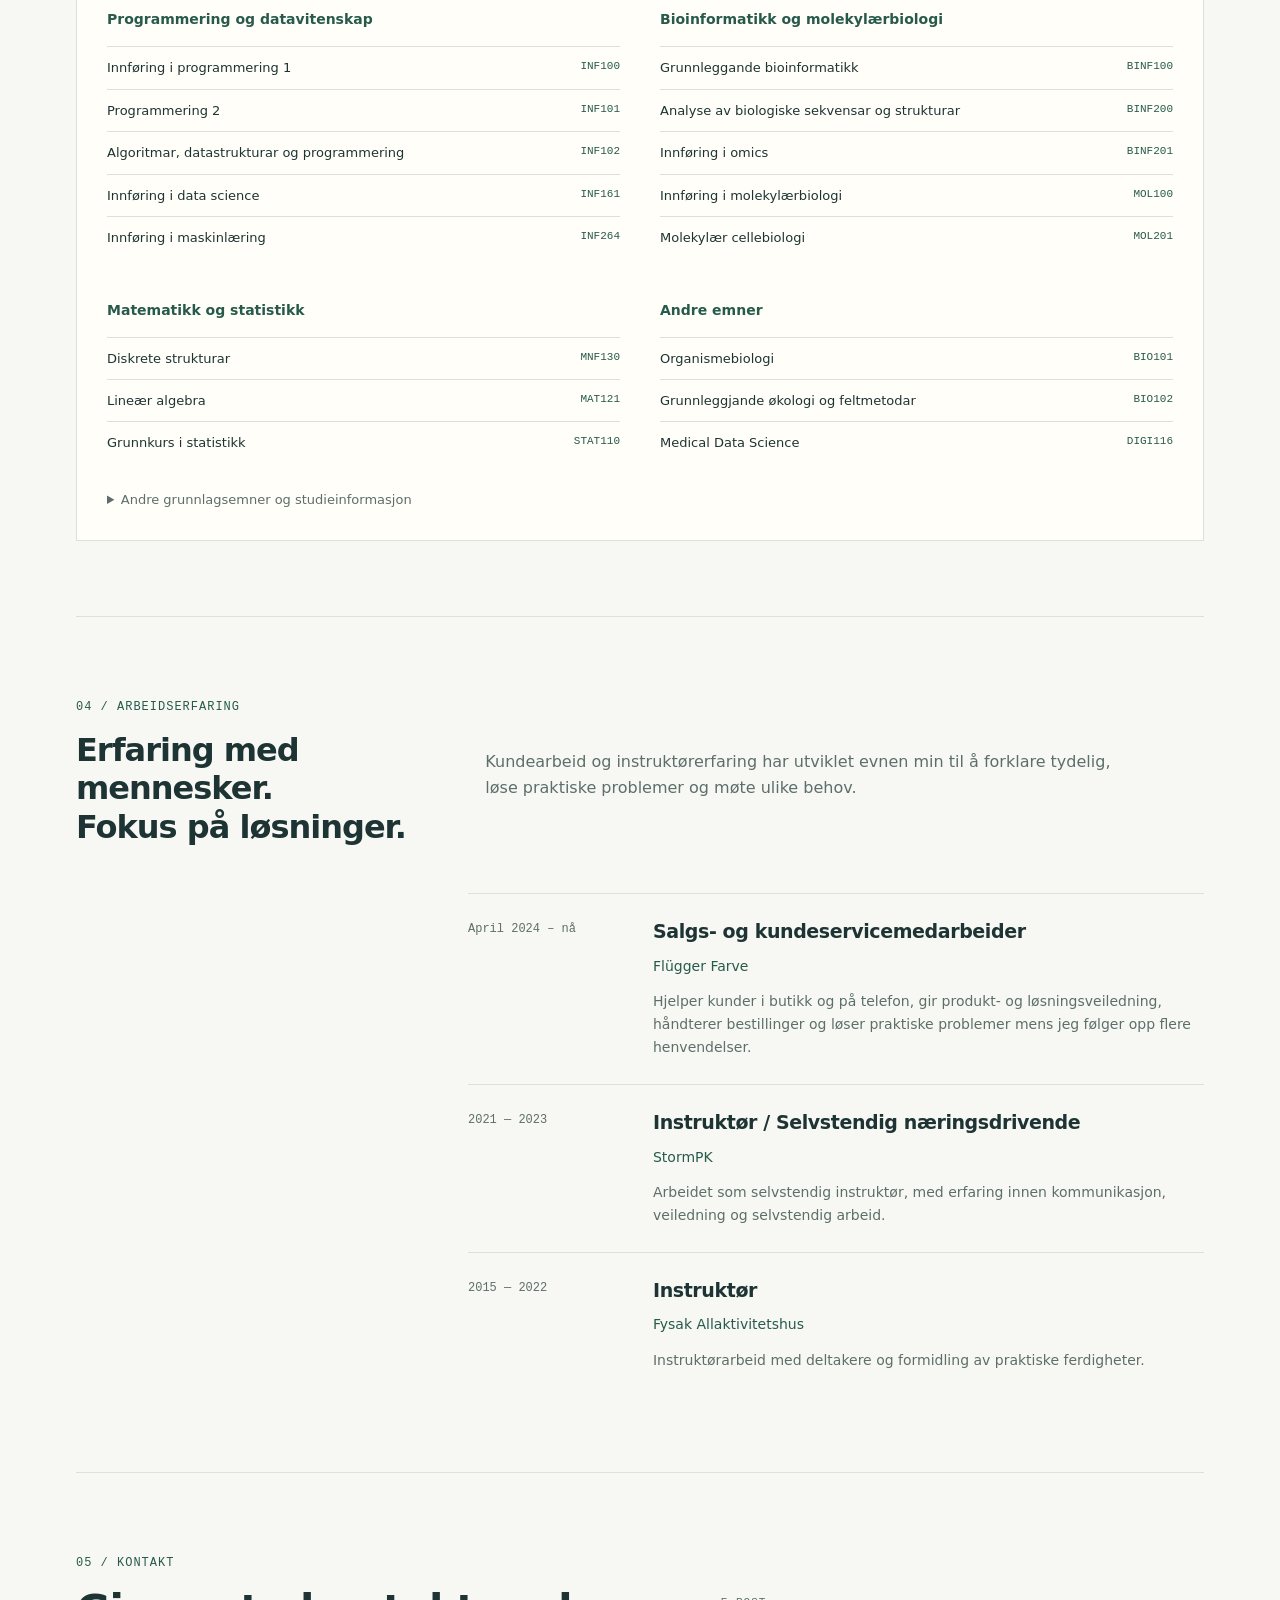
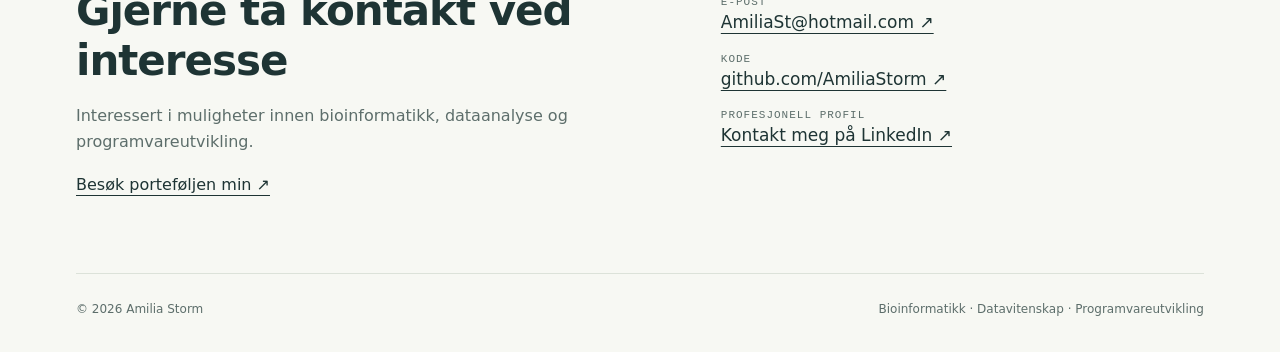
==== commit 3b004496: "Update index.html" ====
--- a/cv/index.html
+++ b/cv/index.html
@@ -1460,7 +1460,7 @@
         <span class="section-num">05 / KONTAKT</span>
 
         <h2>
-          Gjerne kontakt med ved interesse
+          Gjerne ta kontakt ved interesse
         </h2>
 
         <p>
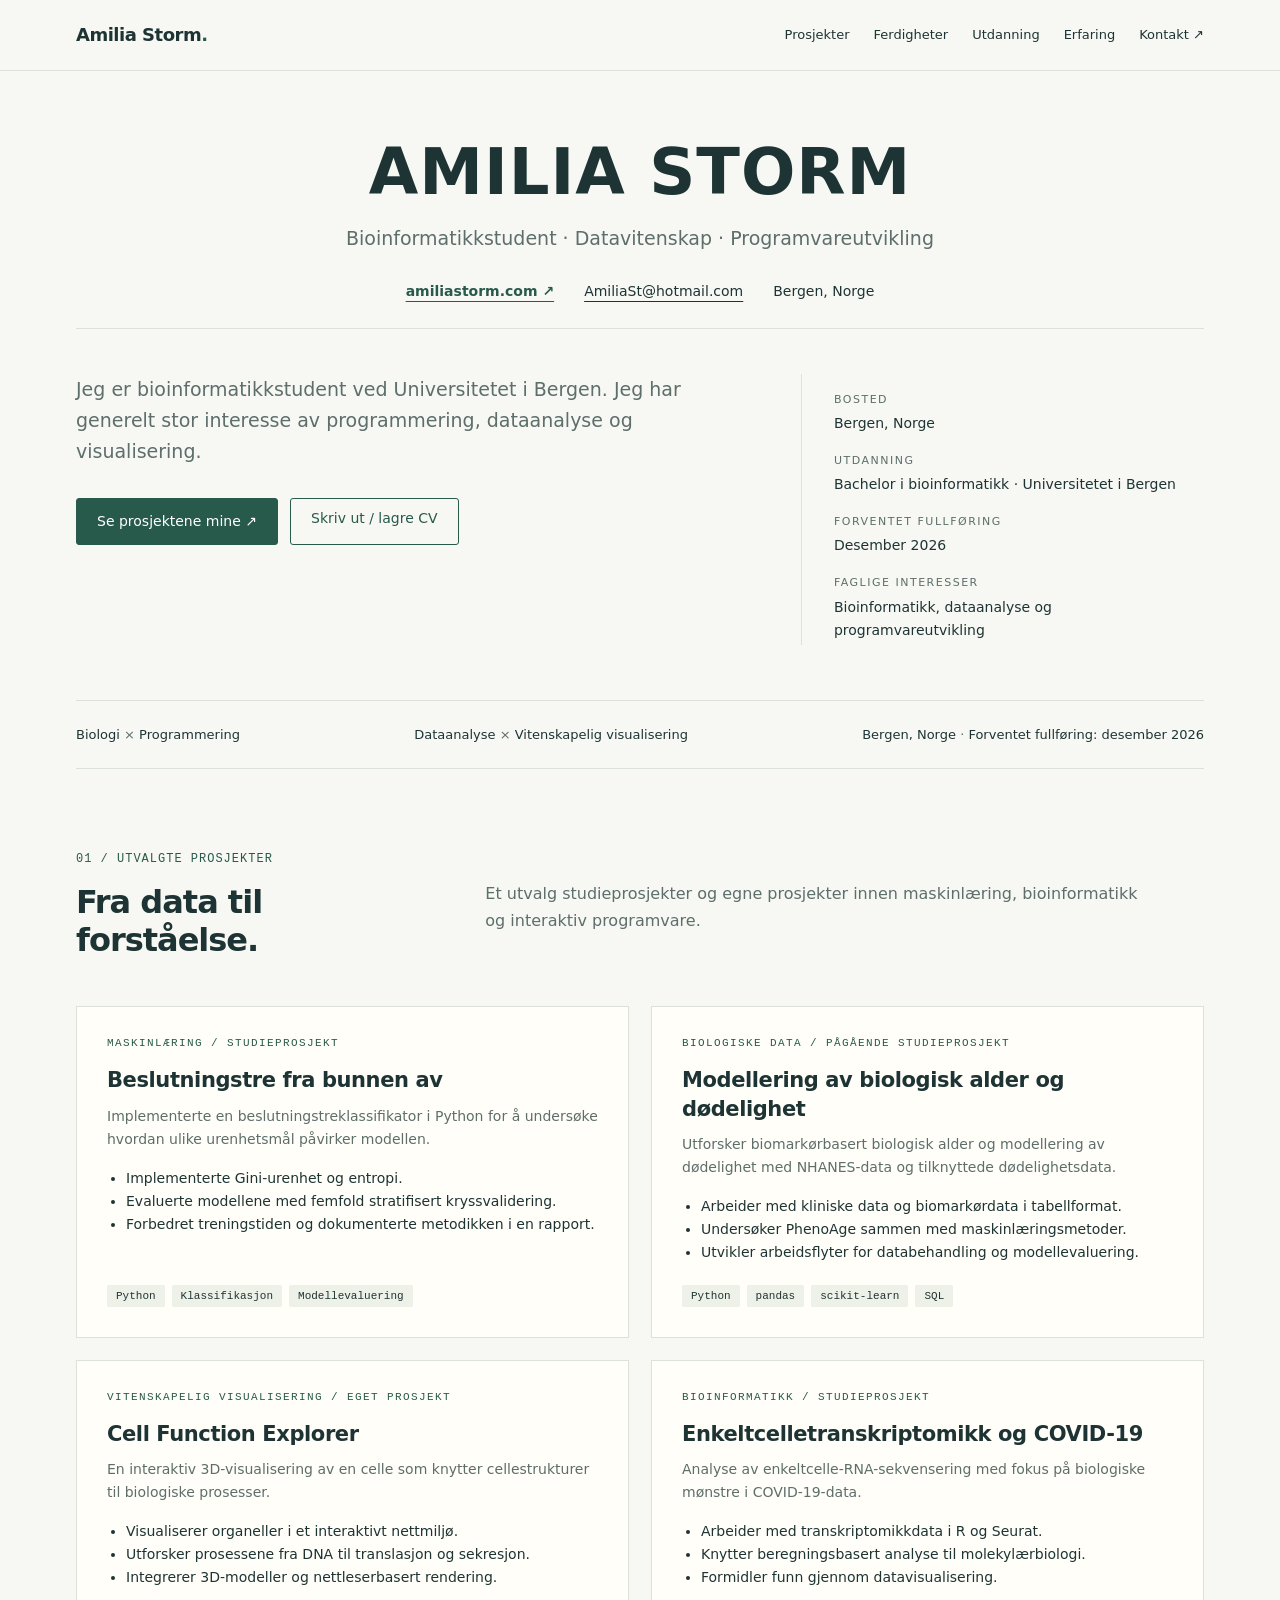
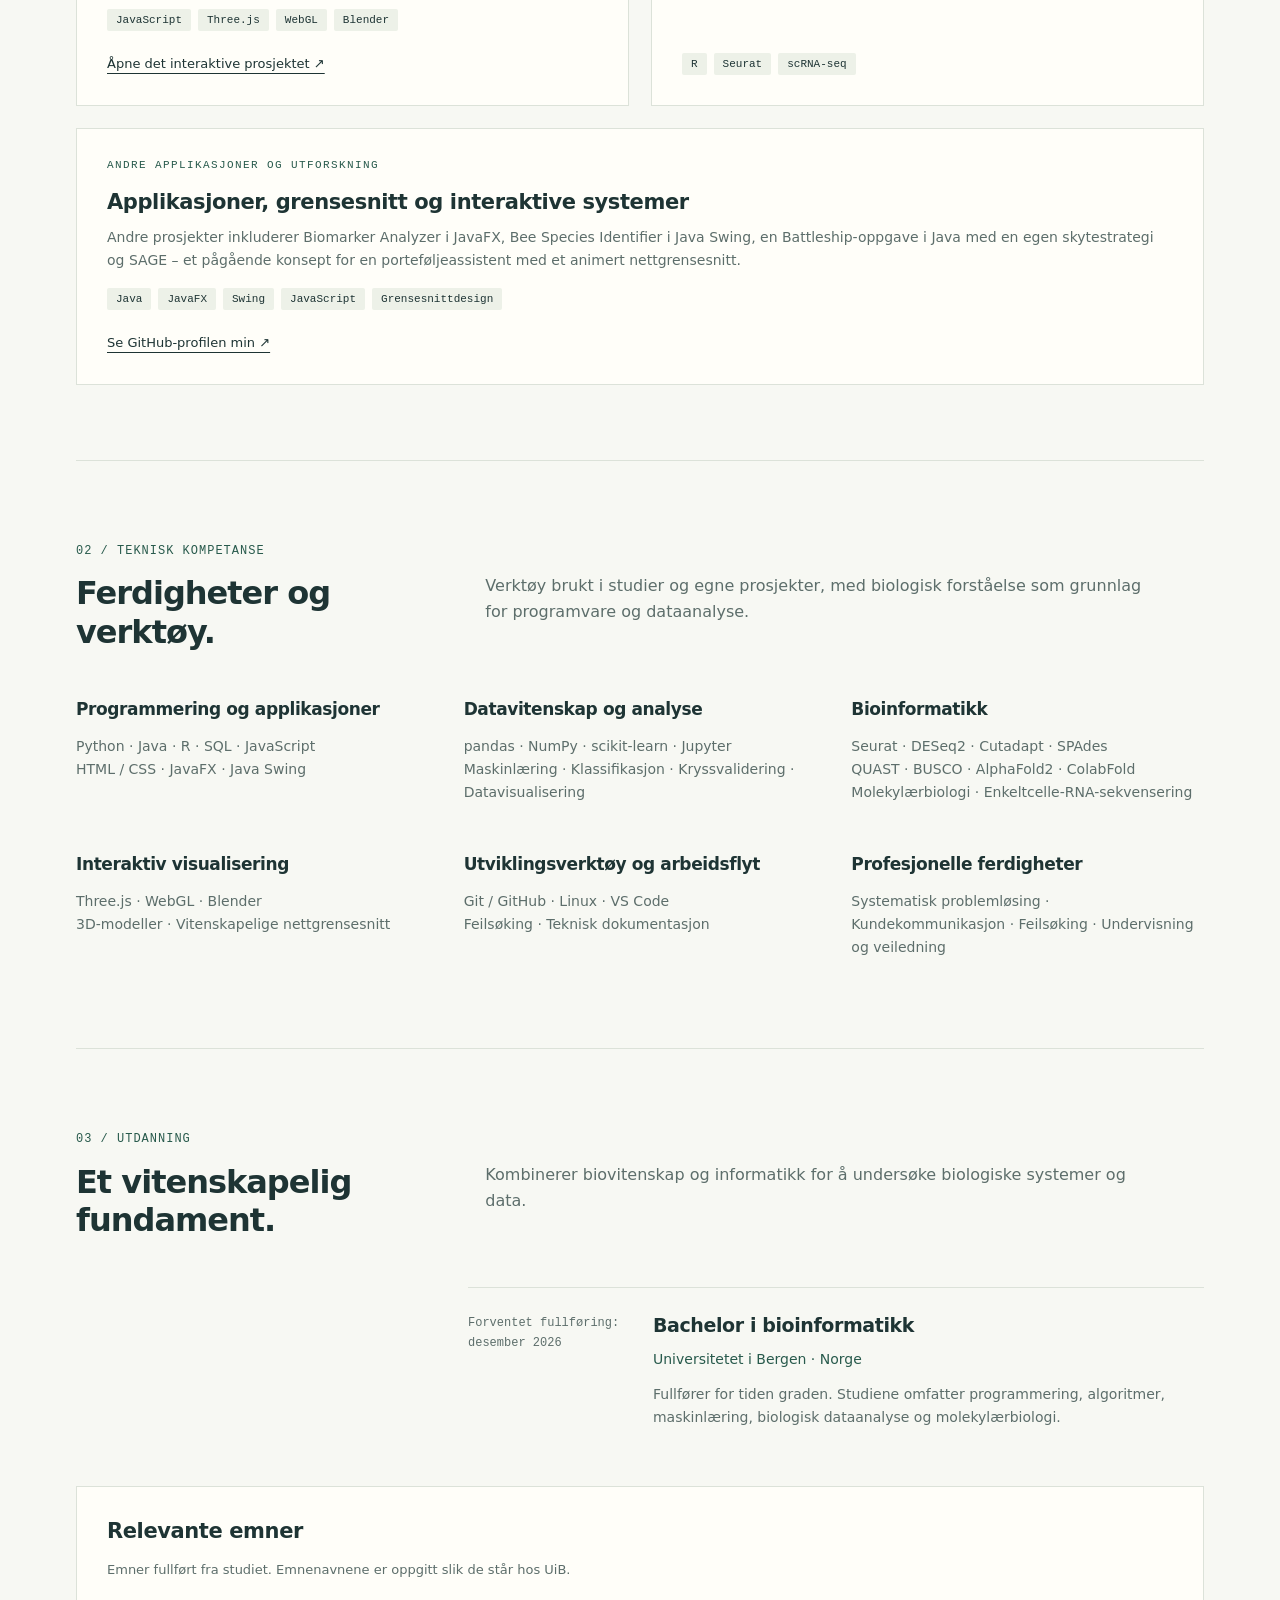
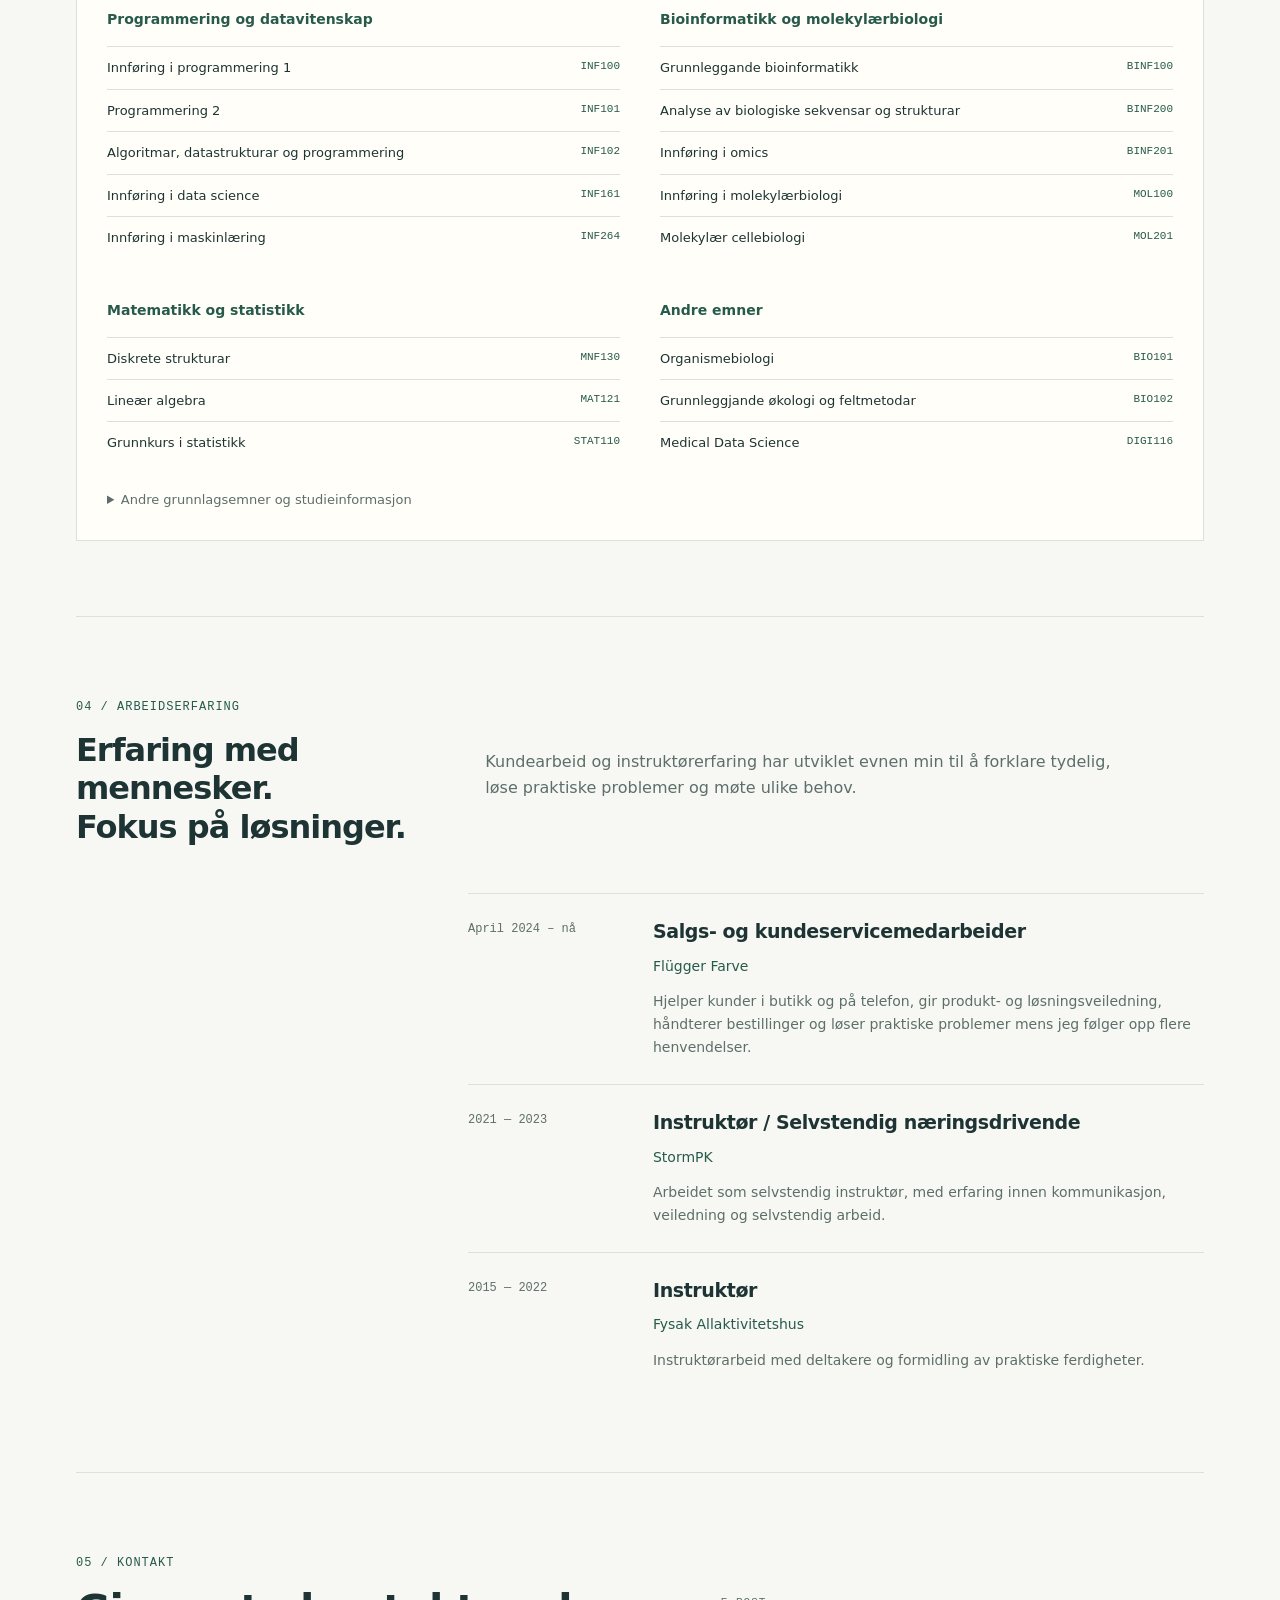
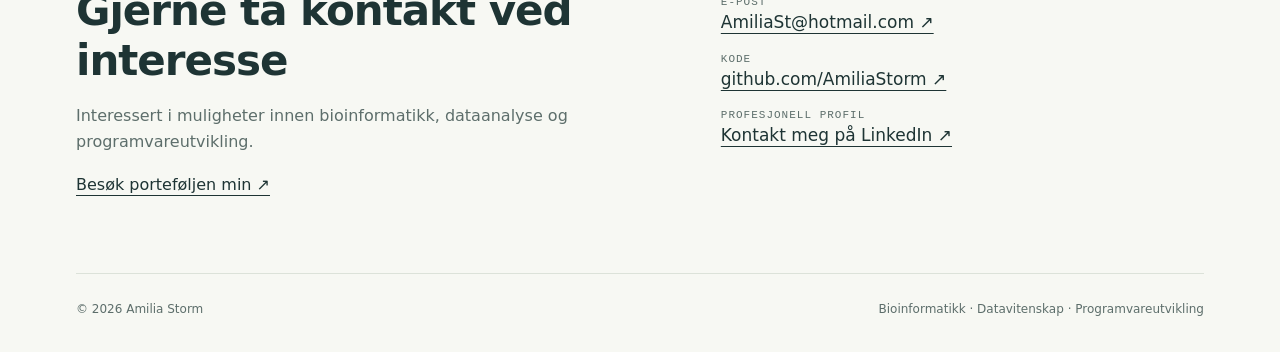
==== commit c985e7a7: "Update index.html" ====
--- a/cv/index.html
+++ b/cv/index.html
@@ -1143,7 +1143,7 @@
         <h3>Relevante emner</h3>
 
         <p class="course-note">
-          Emner fra studiene, inkludert pågående fag.
+          Emner fullført fra studiet.
           Emnenavnene er oppgitt slik de står hos UiB.
         </p>
 
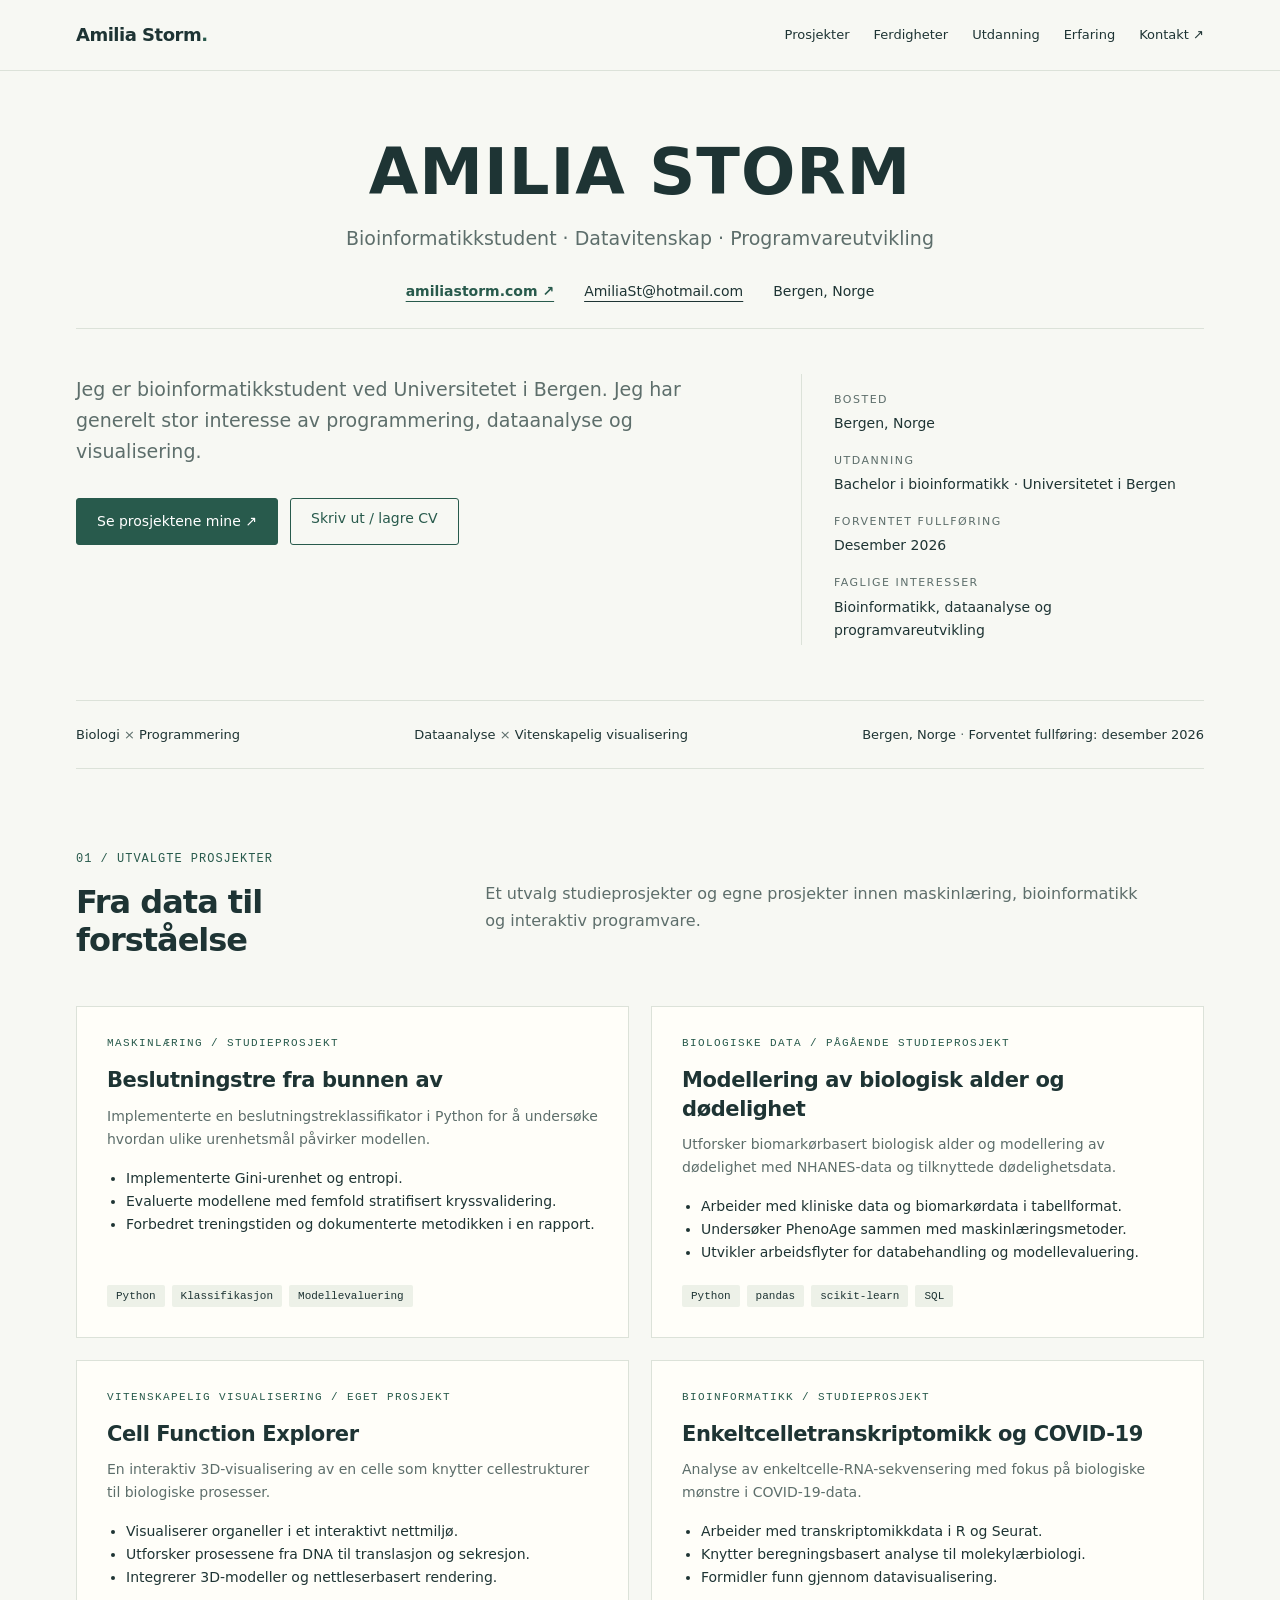
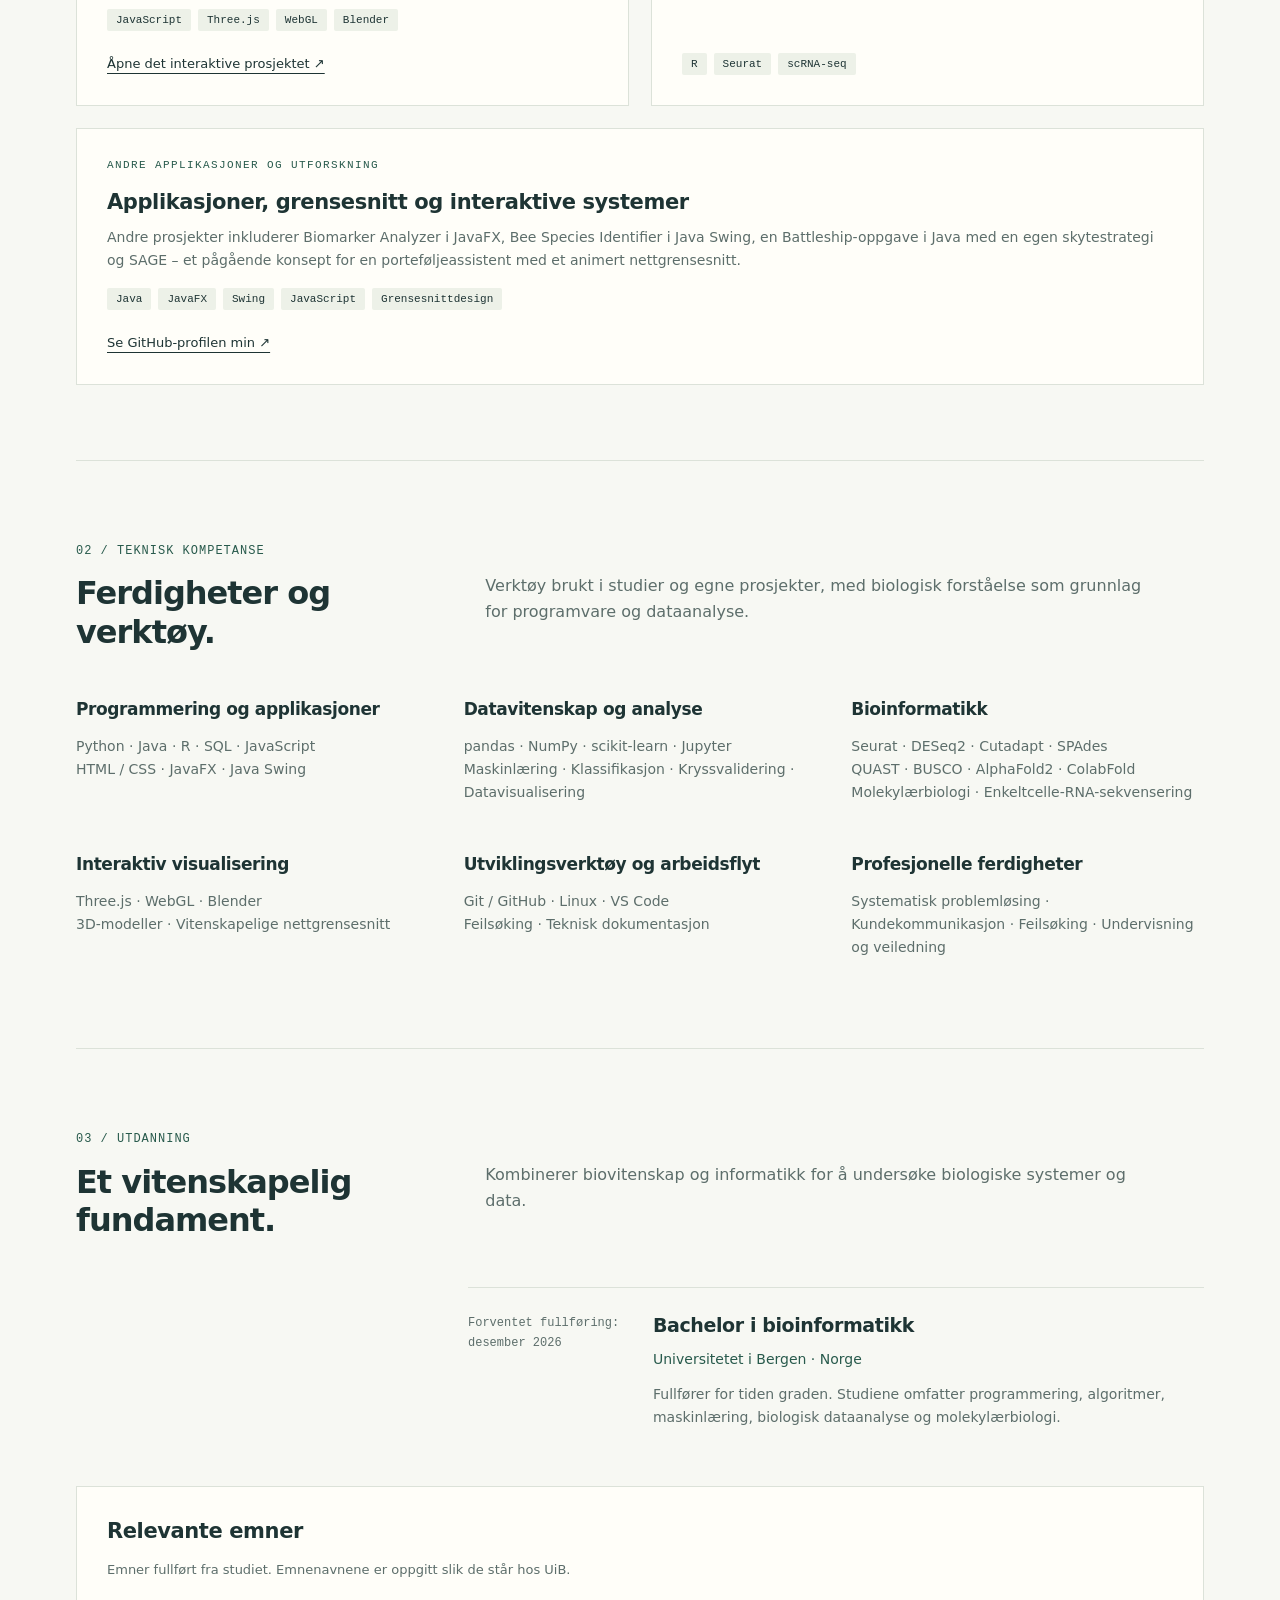
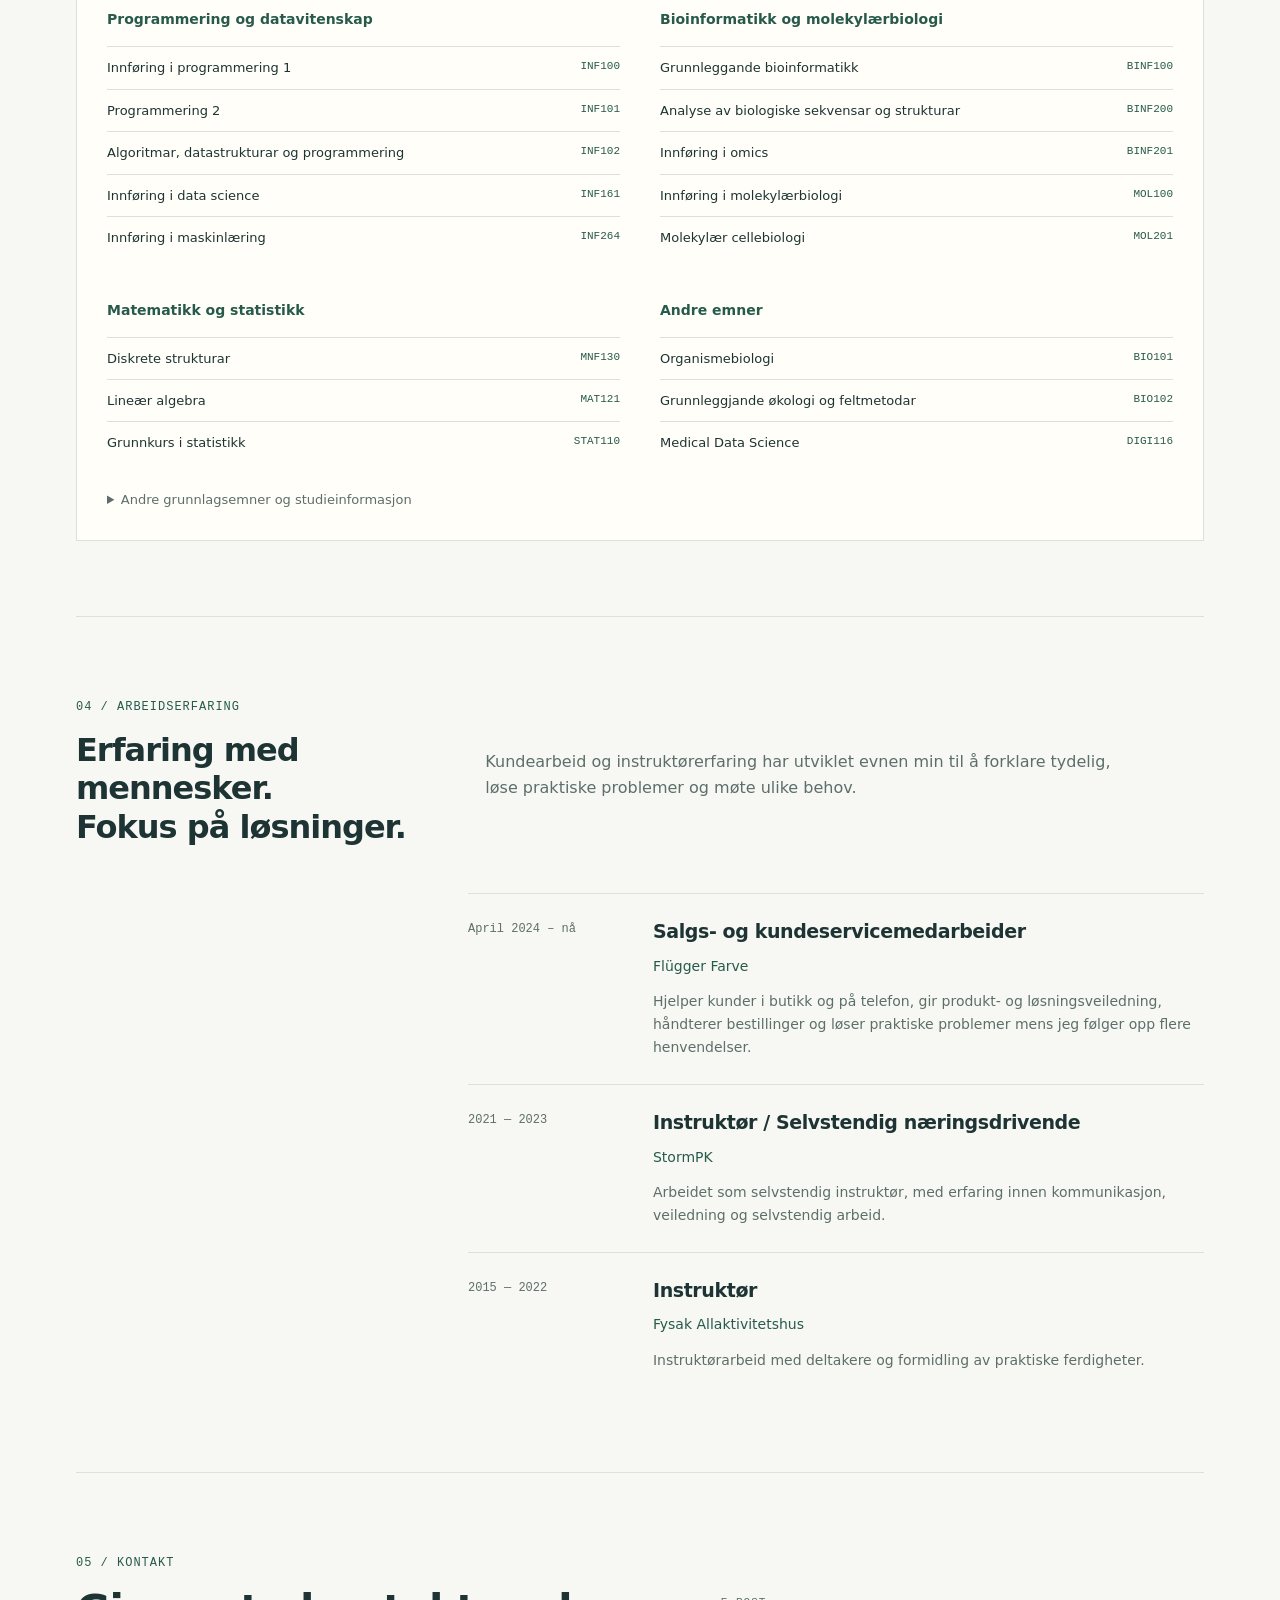
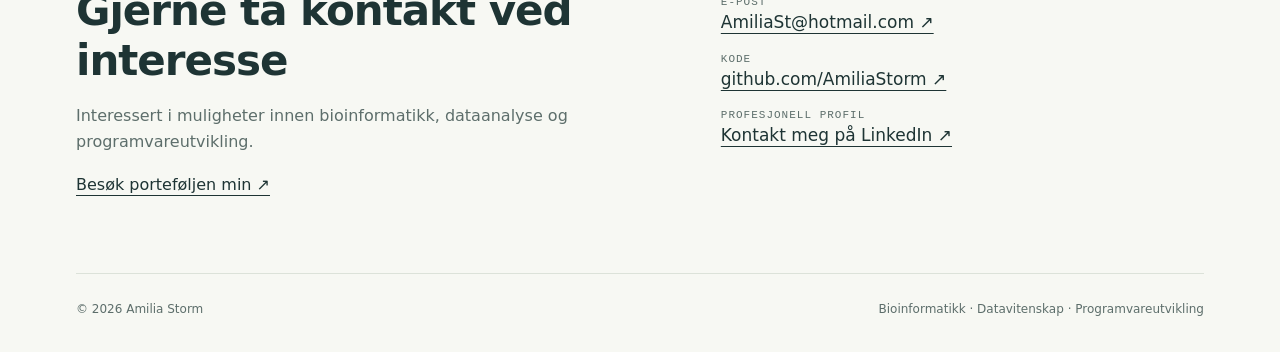
==== commit 9181eb18: "Update index.html" ====
--- a/cv/index.html
+++ b/cv/index.html
@@ -860,7 +860,7 @@
       <div class="section-head">
         <div>
           <span class="section-num">01 / UTVALGTE PROSJEKTER</span>
-          <h2>Fra data til forståelse.</h2>
+          <h2>Fra data til forståelse</h2>
         </div>
 
         <p>
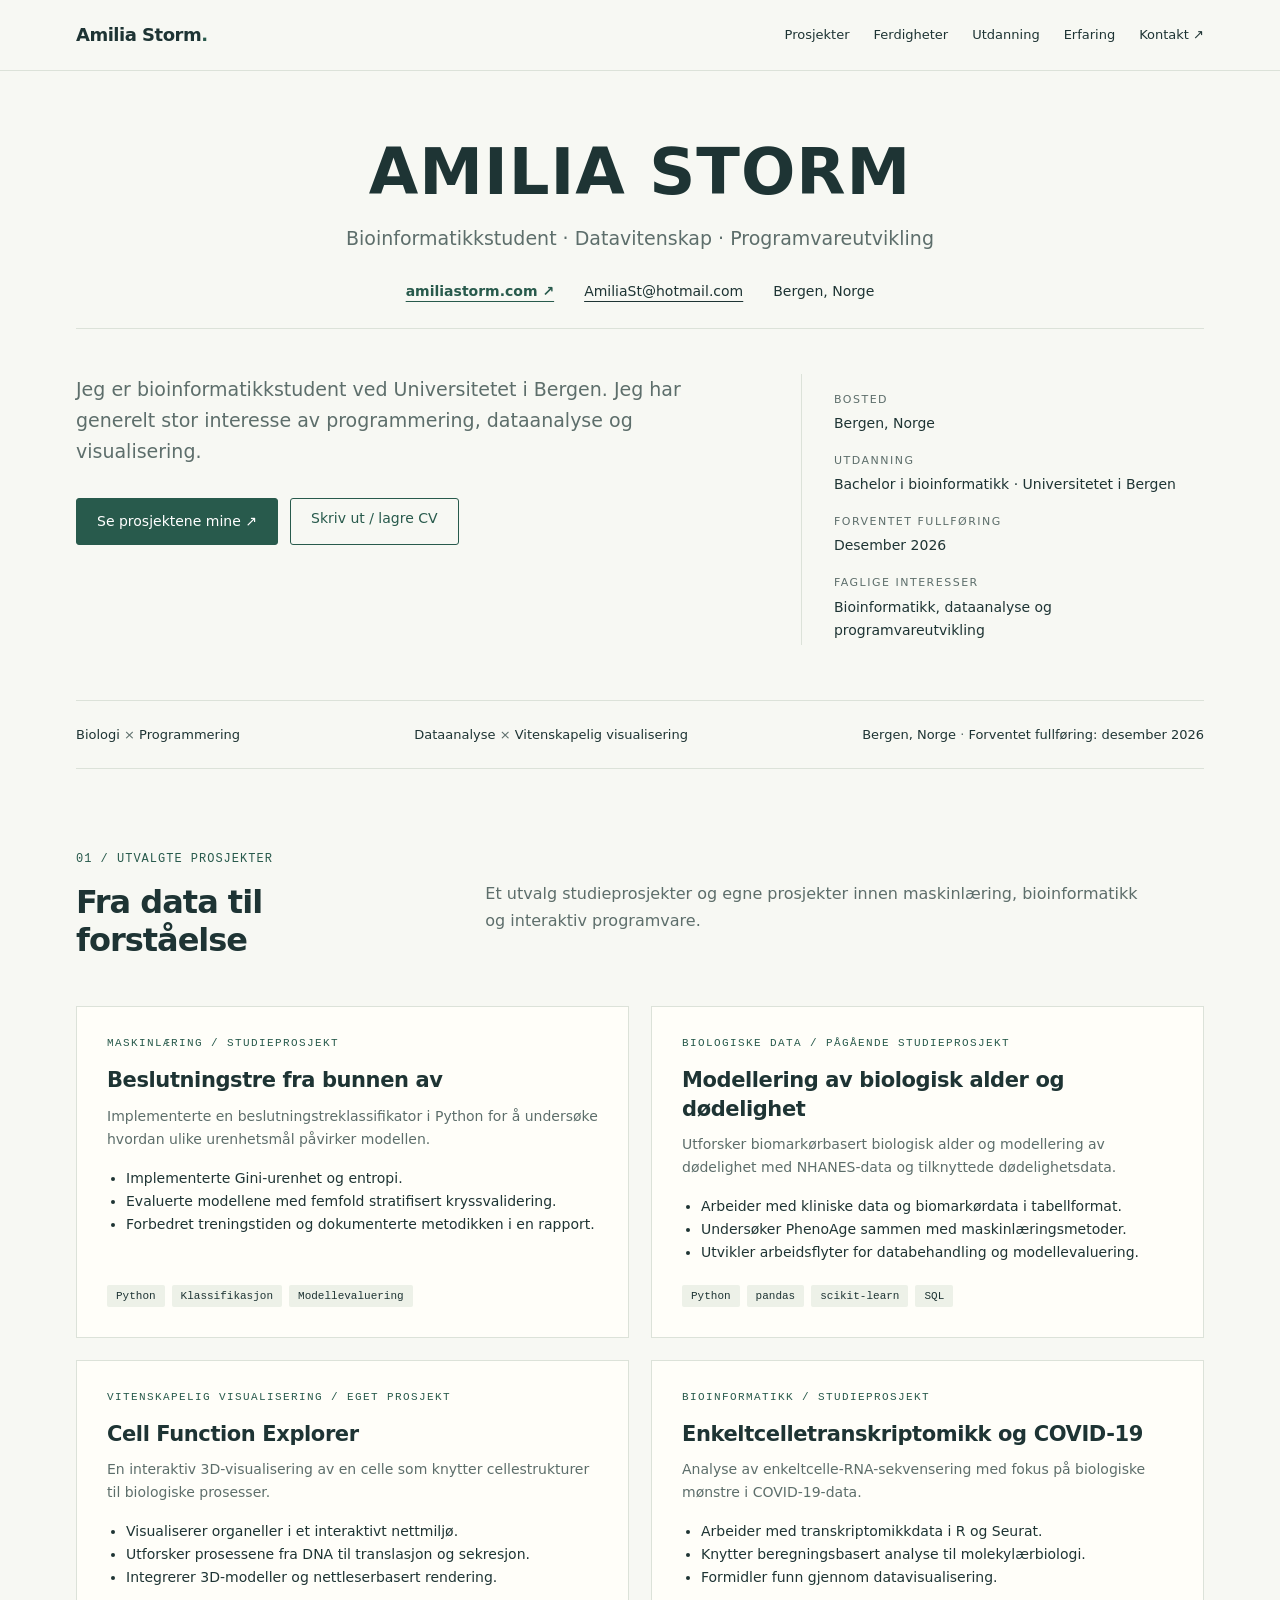
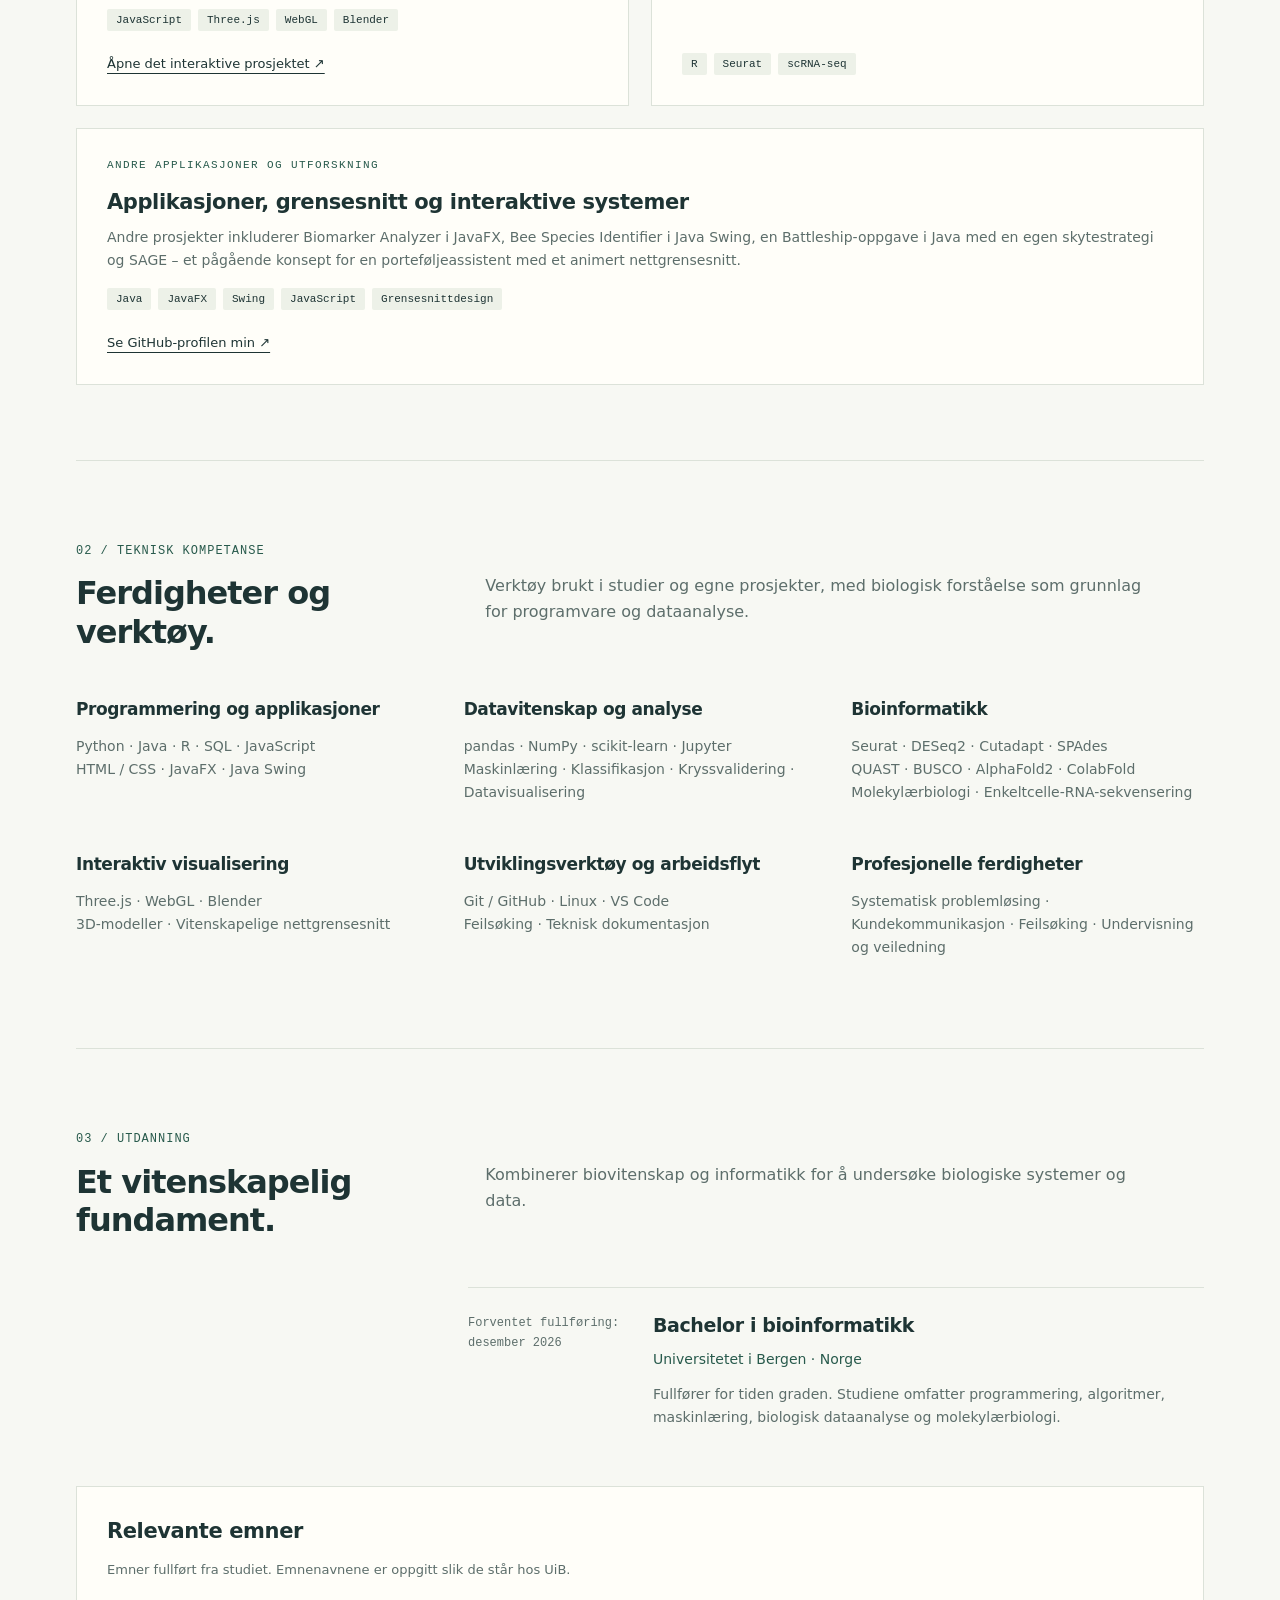
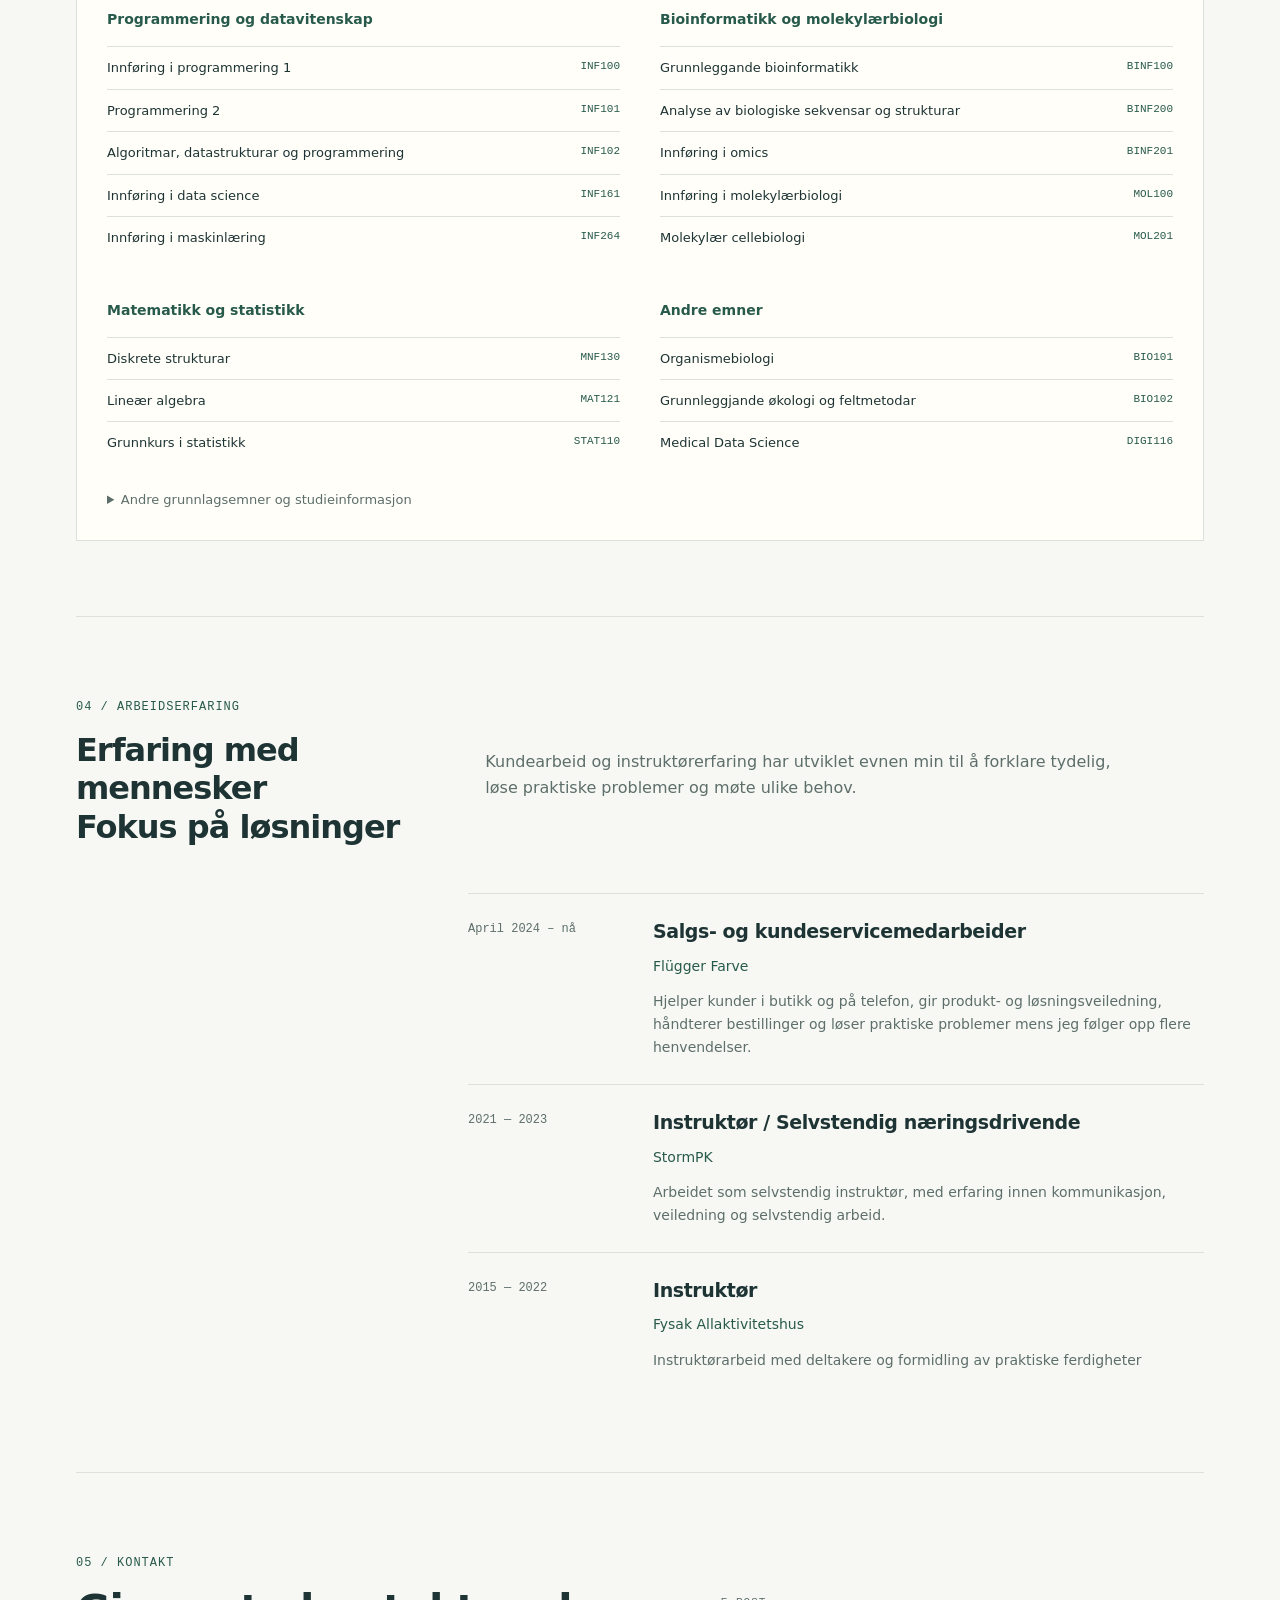
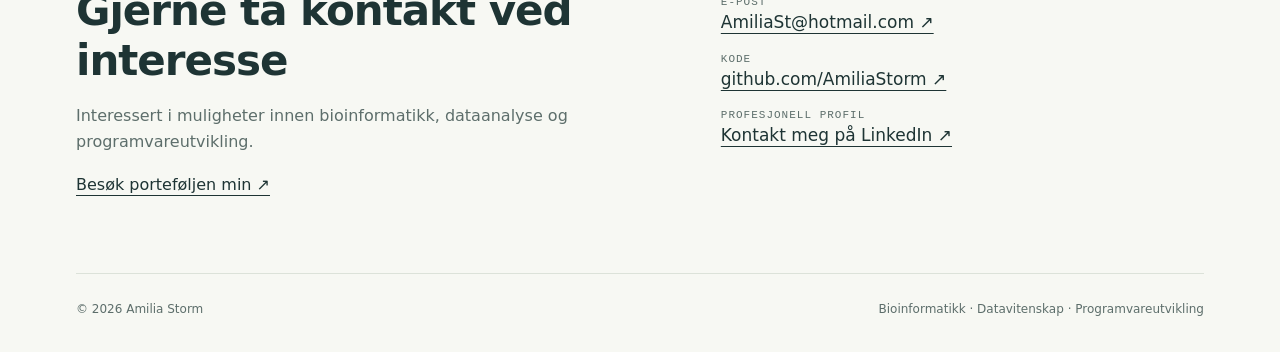
==== commit 220d3e92: "Update index.html" ====
--- a/cv/index.html
+++ b/cv/index.html
@@ -1384,8 +1384,8 @@
           <span class="section-num">04 / ARBEIDSERFARING</span>
 
           <h2>
-            Erfaring med mennesker.<br>
-            Fokus på løsninger.
+            Erfaring med mennesker<br>
+            Fokus på løsninger
           </h2>
         </div>
 
@@ -1443,7 +1443,7 @@
 
             <p>
               Instruktørarbeid med deltakere og formidling av
-              praktiske ferdigheter.
+              praktiske ferdigheter
             </p>
           </div>
         </article>
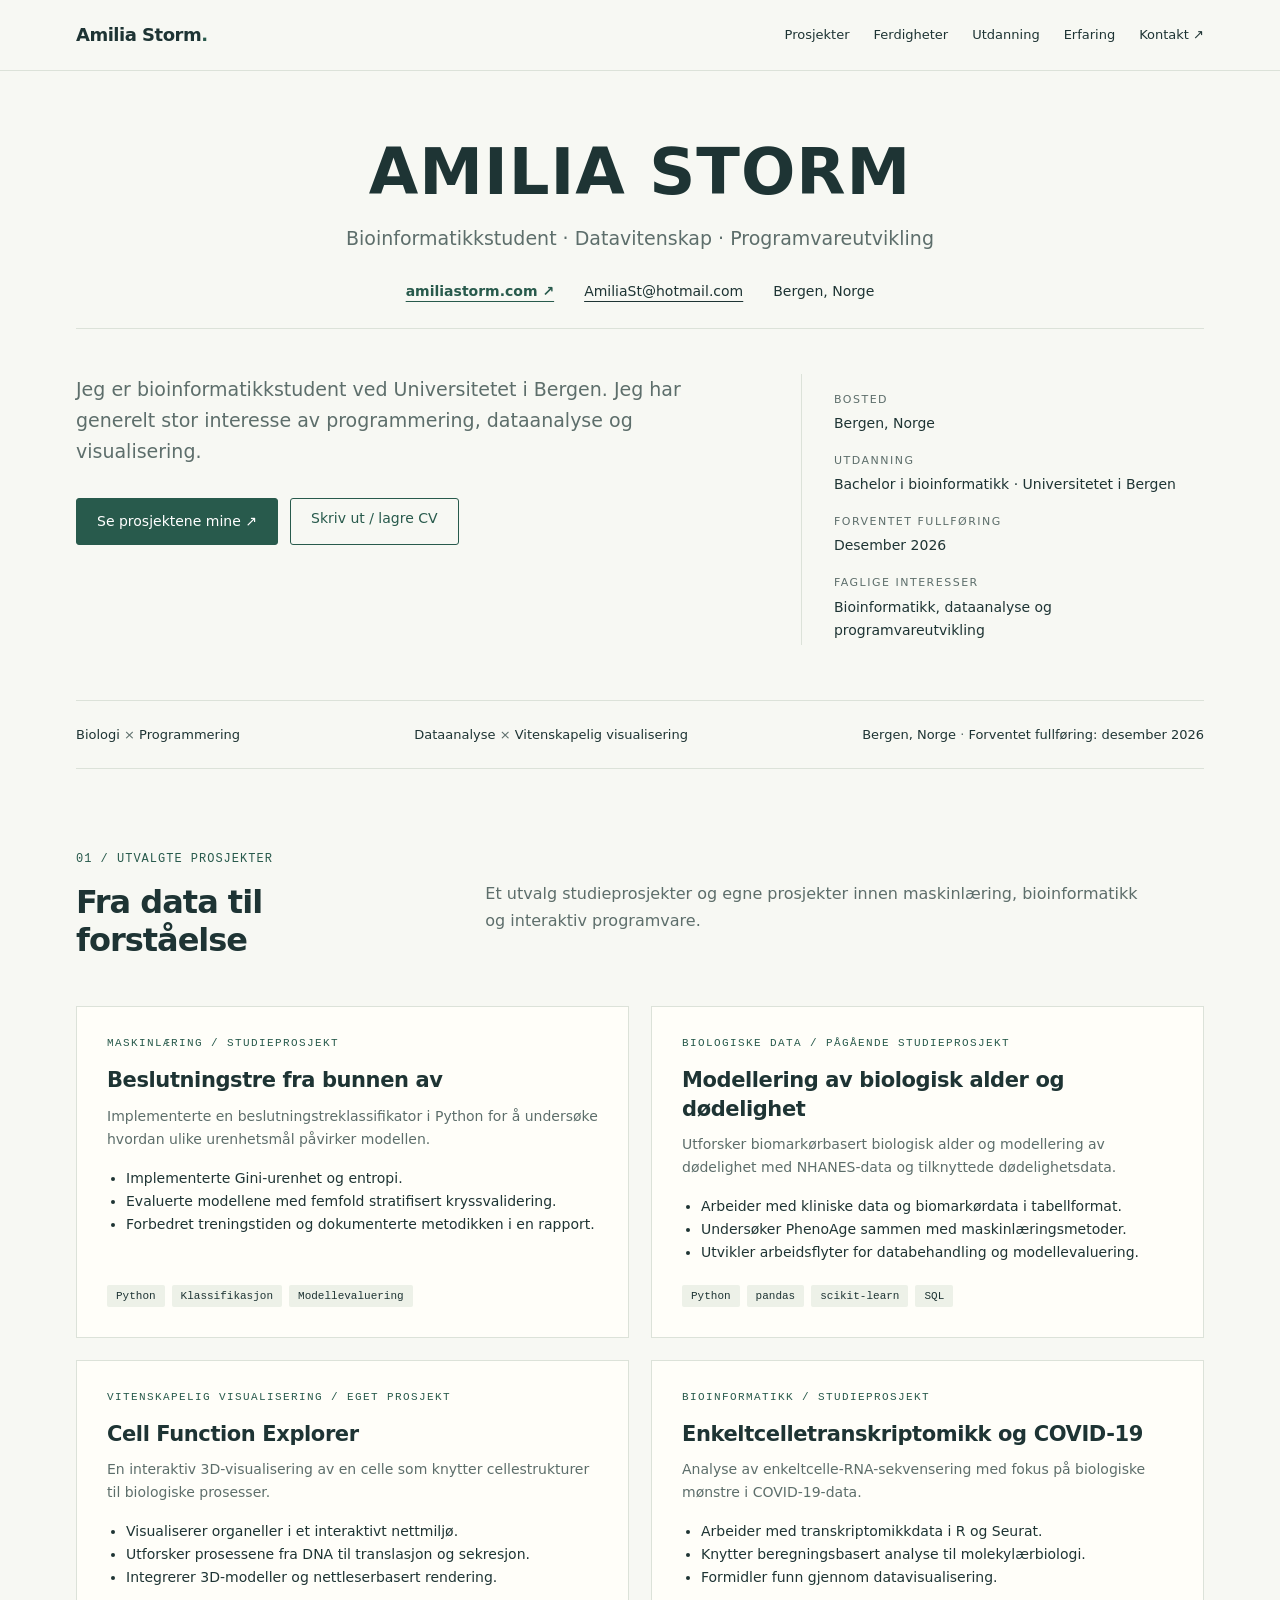
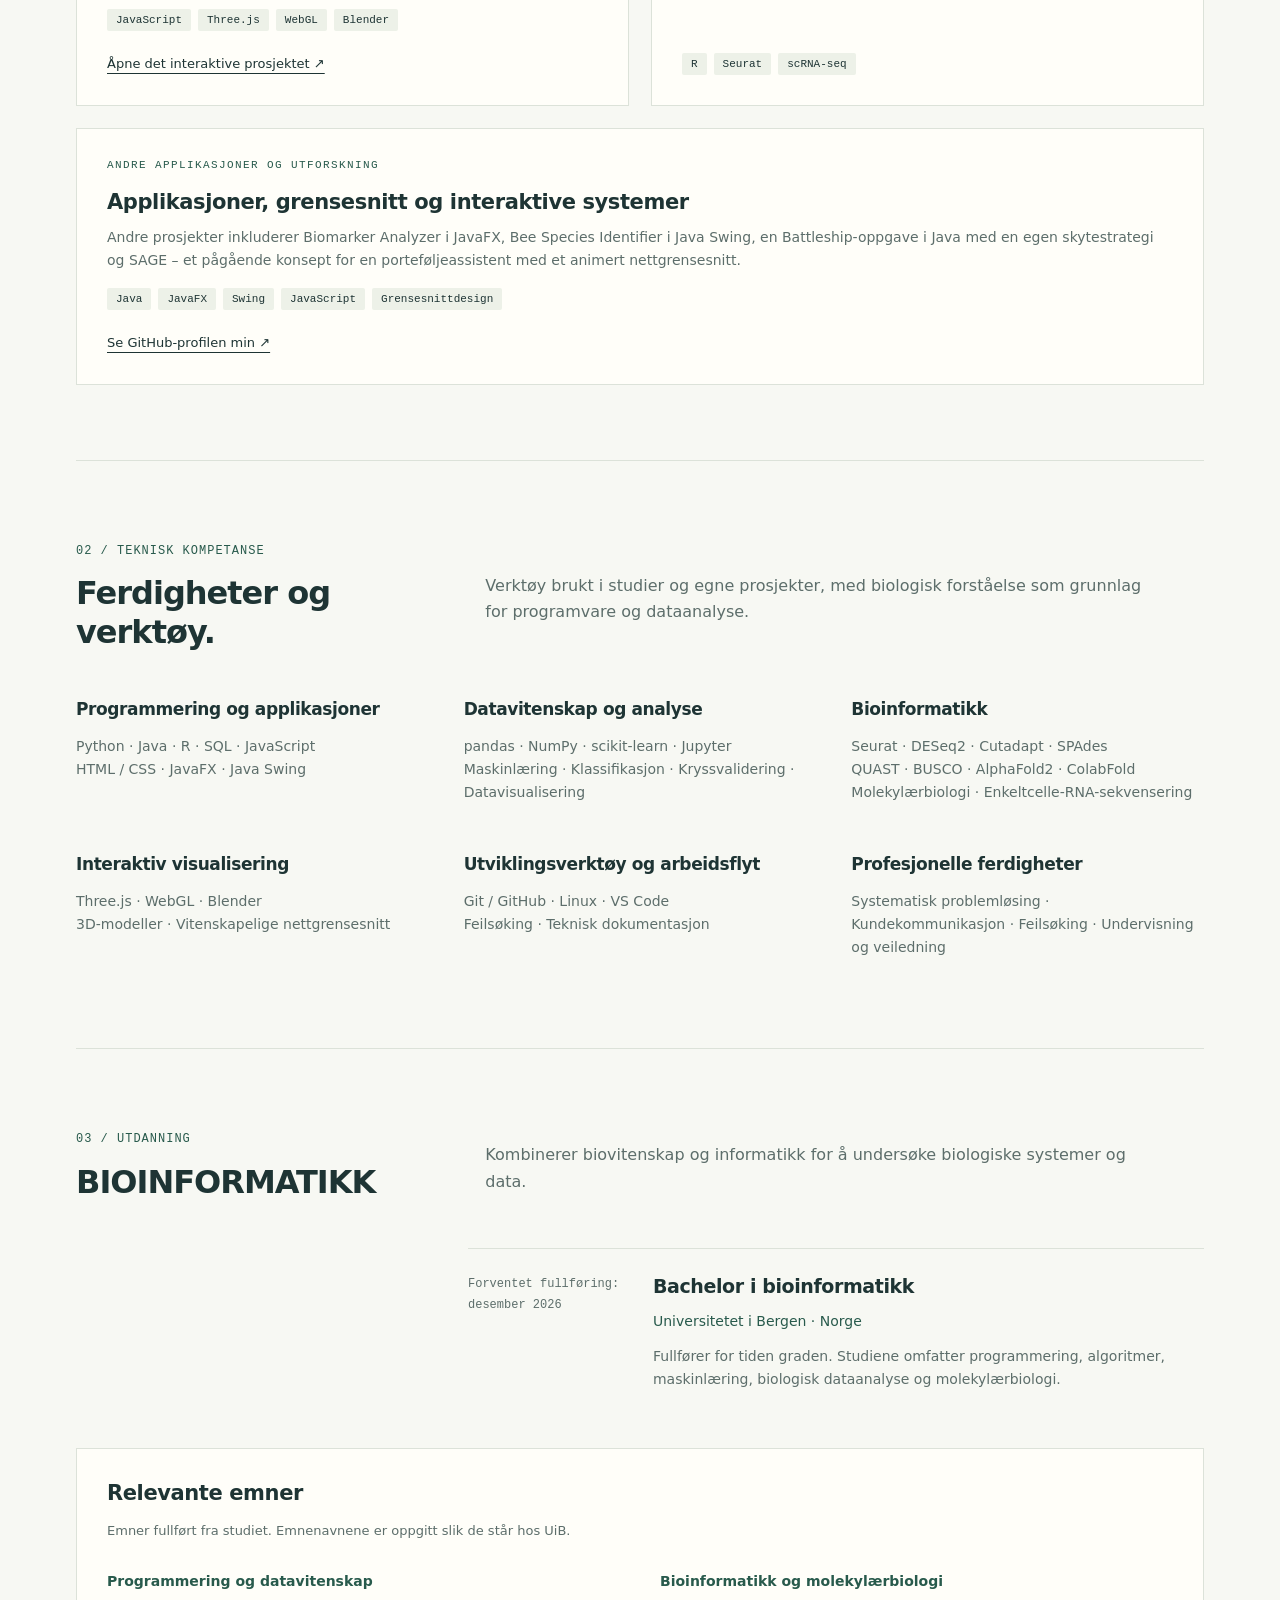
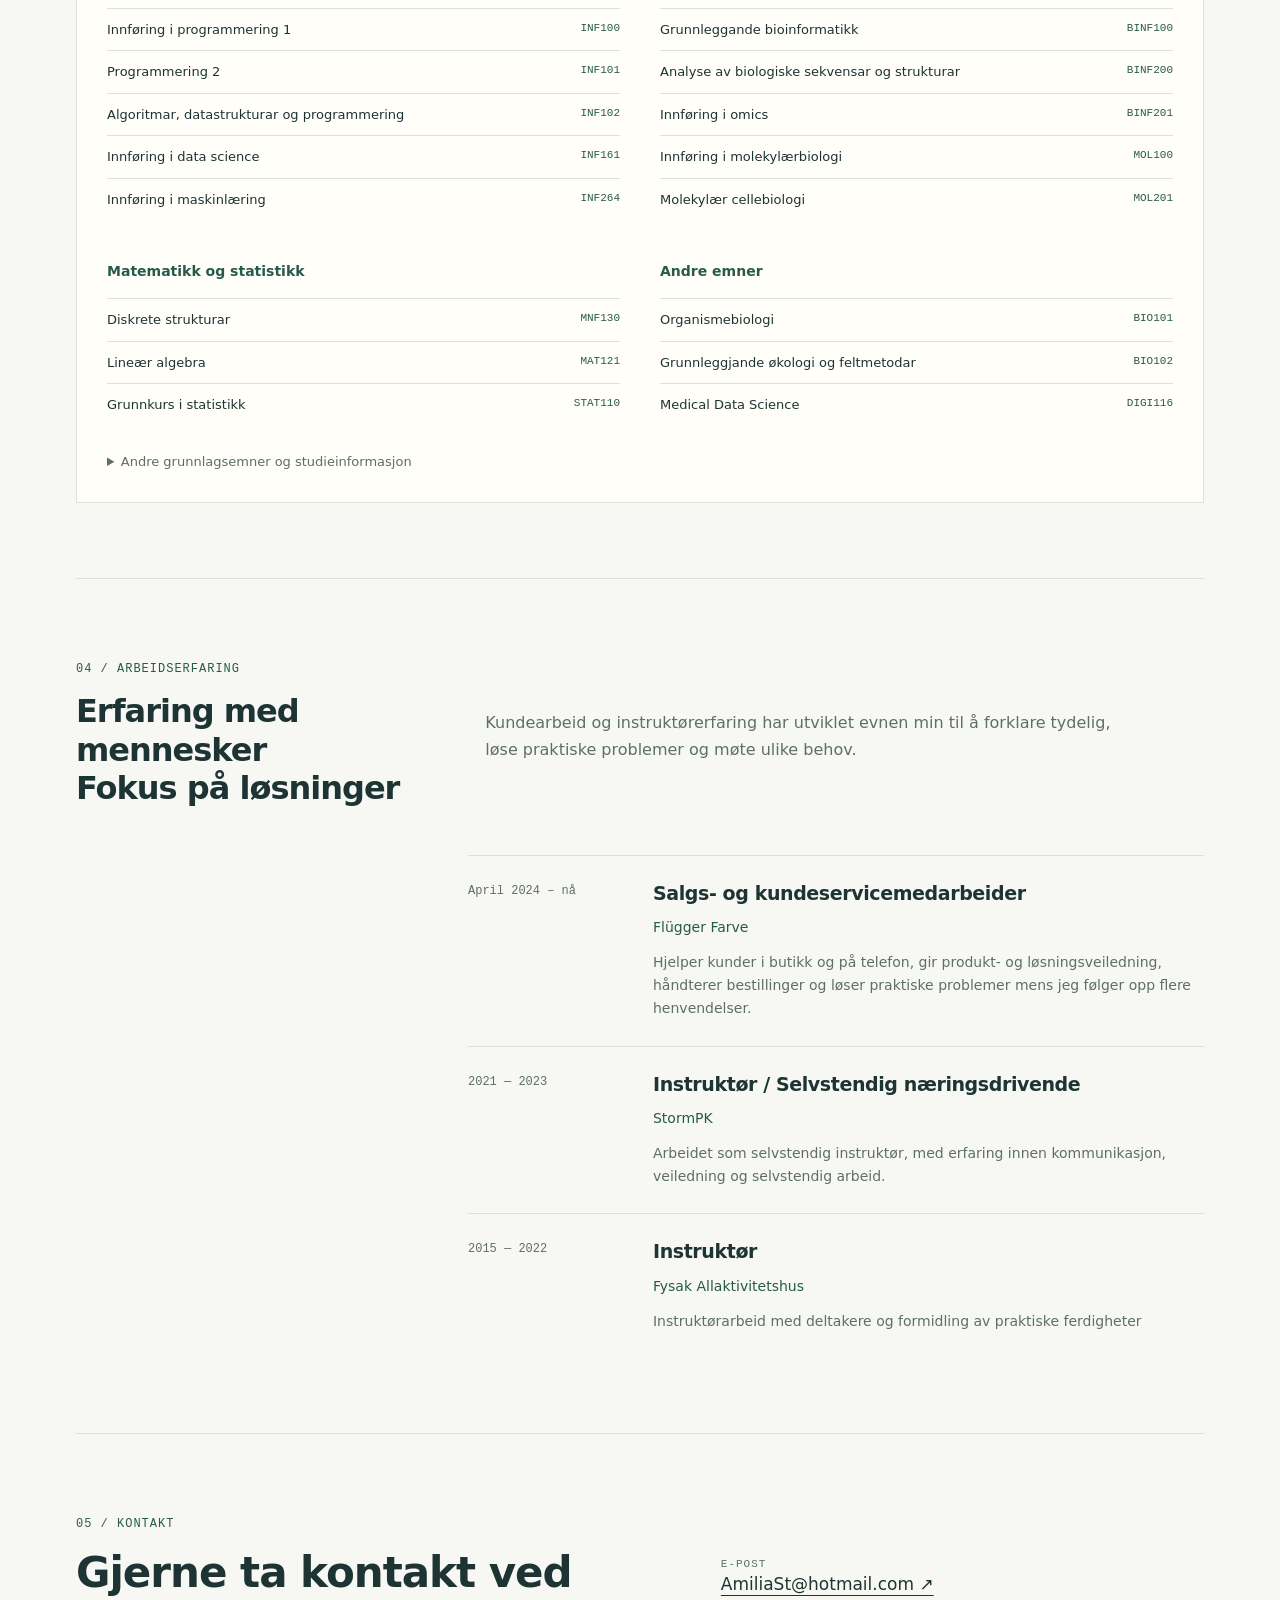
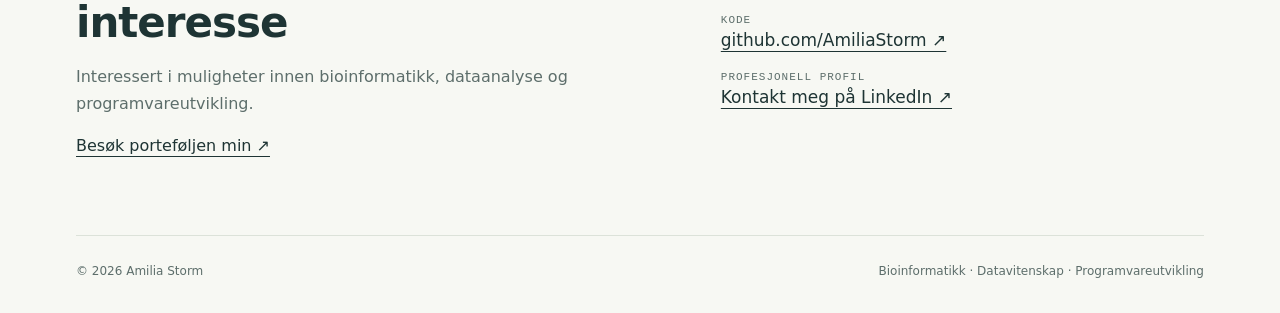
==== commit ce12830d: "Revise meta description and education section heading Updated meta description and section heading f" ====
--- a/cv/index.html
+++ b/cv/index.html
@@ -5,7 +5,7 @@
   <meta name="viewport" content="width=device-width, initial-scale=1">
   <meta
     name="description"
-    content="Amilia Storm – CV og prosjekter innen bioinformatikk, datavitenskap og programvareutvikling."
+    content="Amilia Storm – CV og prosjekter innen bioinformatikk, datavitenskap og programvareutvikling"
   >
 
   <title>Amilia Storm | Bioinformatikk og programvareutvikling</title>
@@ -1109,7 +1109,7 @@
       <div class="section-head">
         <div>
           <span class="section-num">03 / UTDANNING</span>
-          <h2>Et vitenskapelig fundament.</h2>
+          <h2>BIOINFORMATIKK</h2>
         </div>
 
         <p>
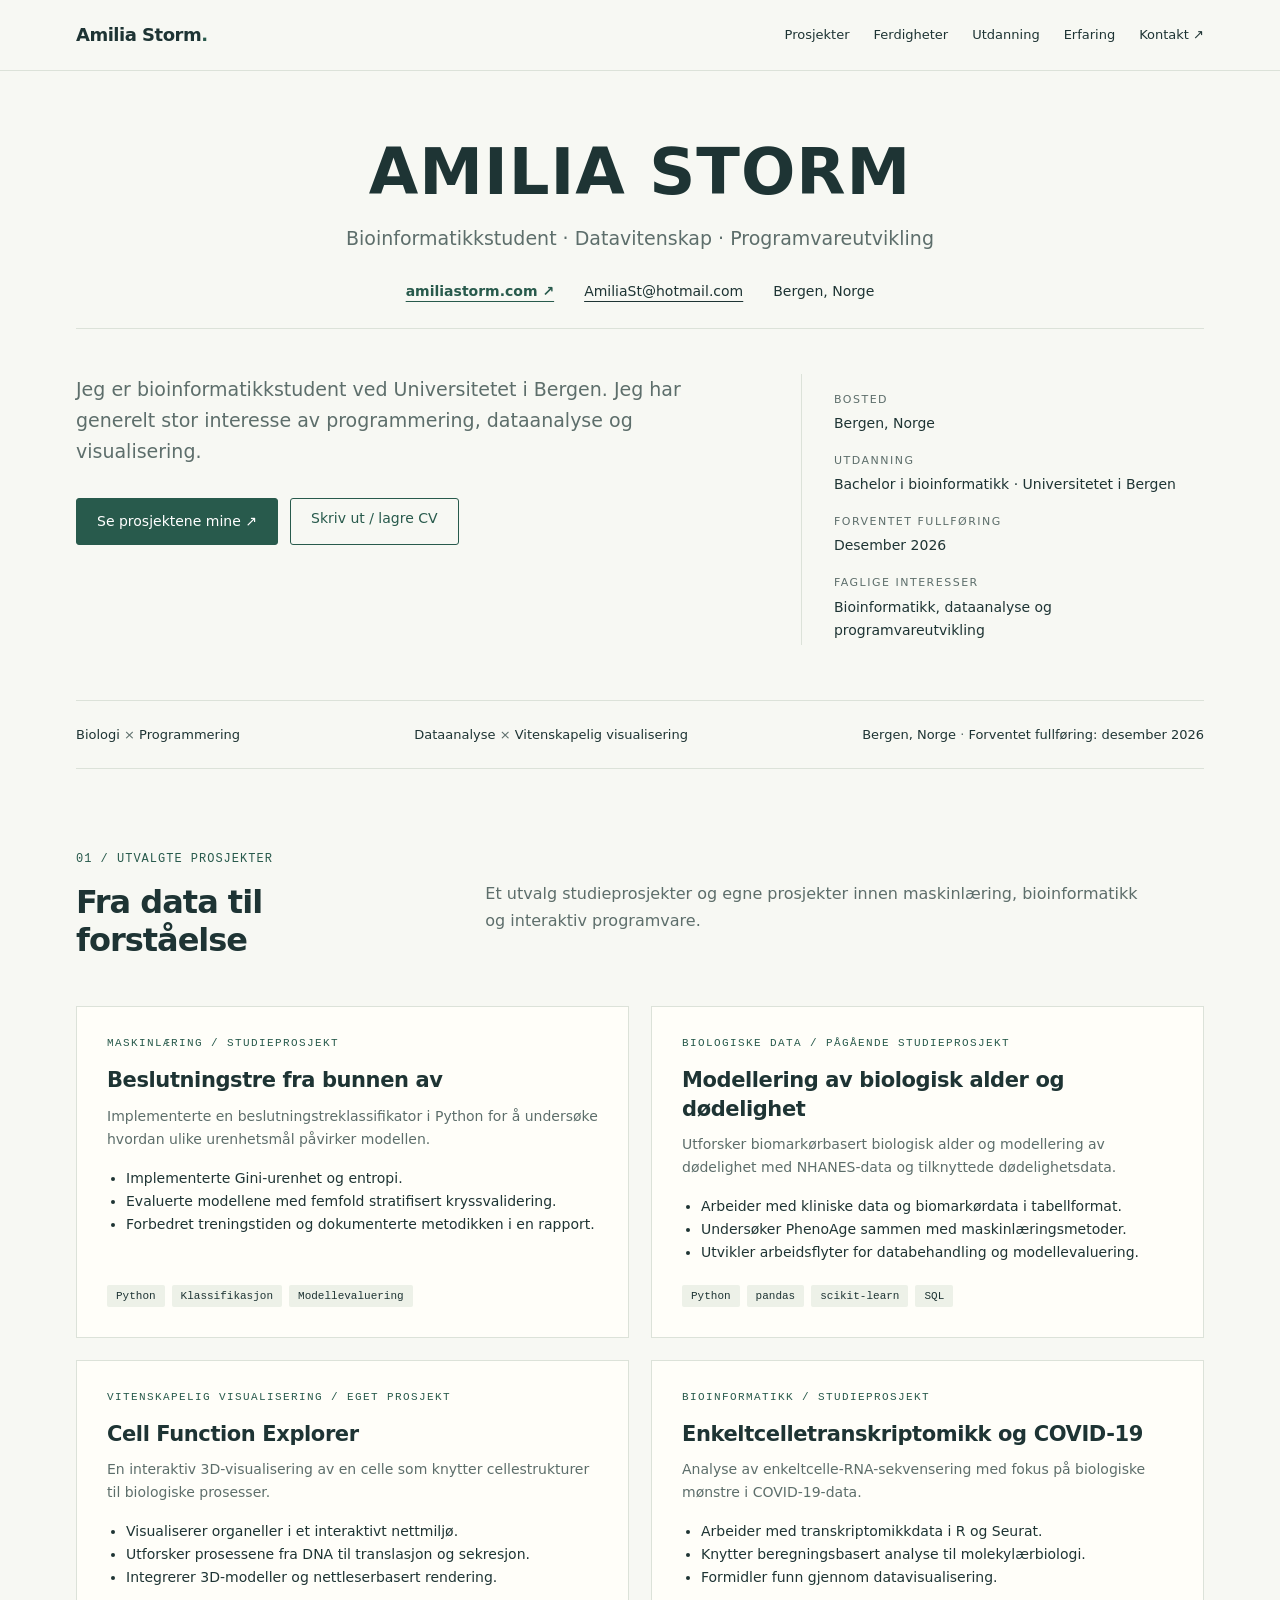
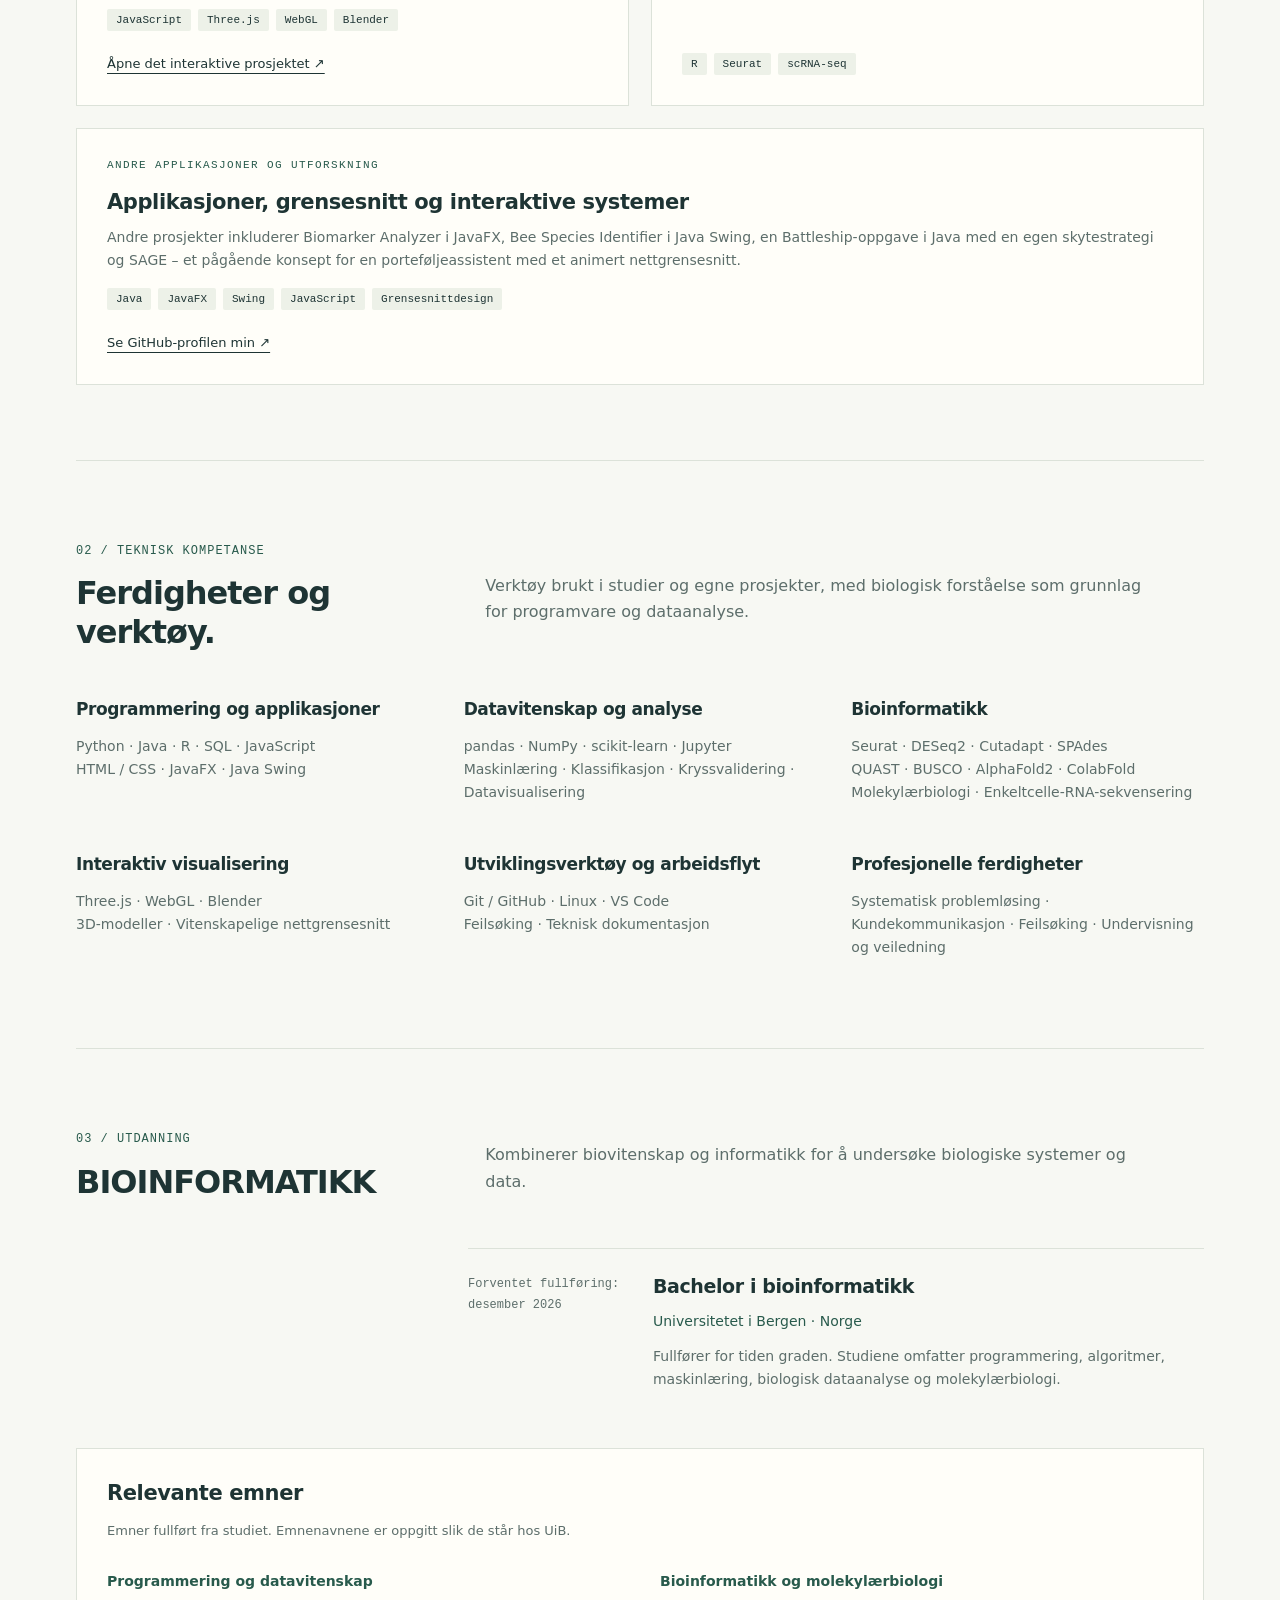
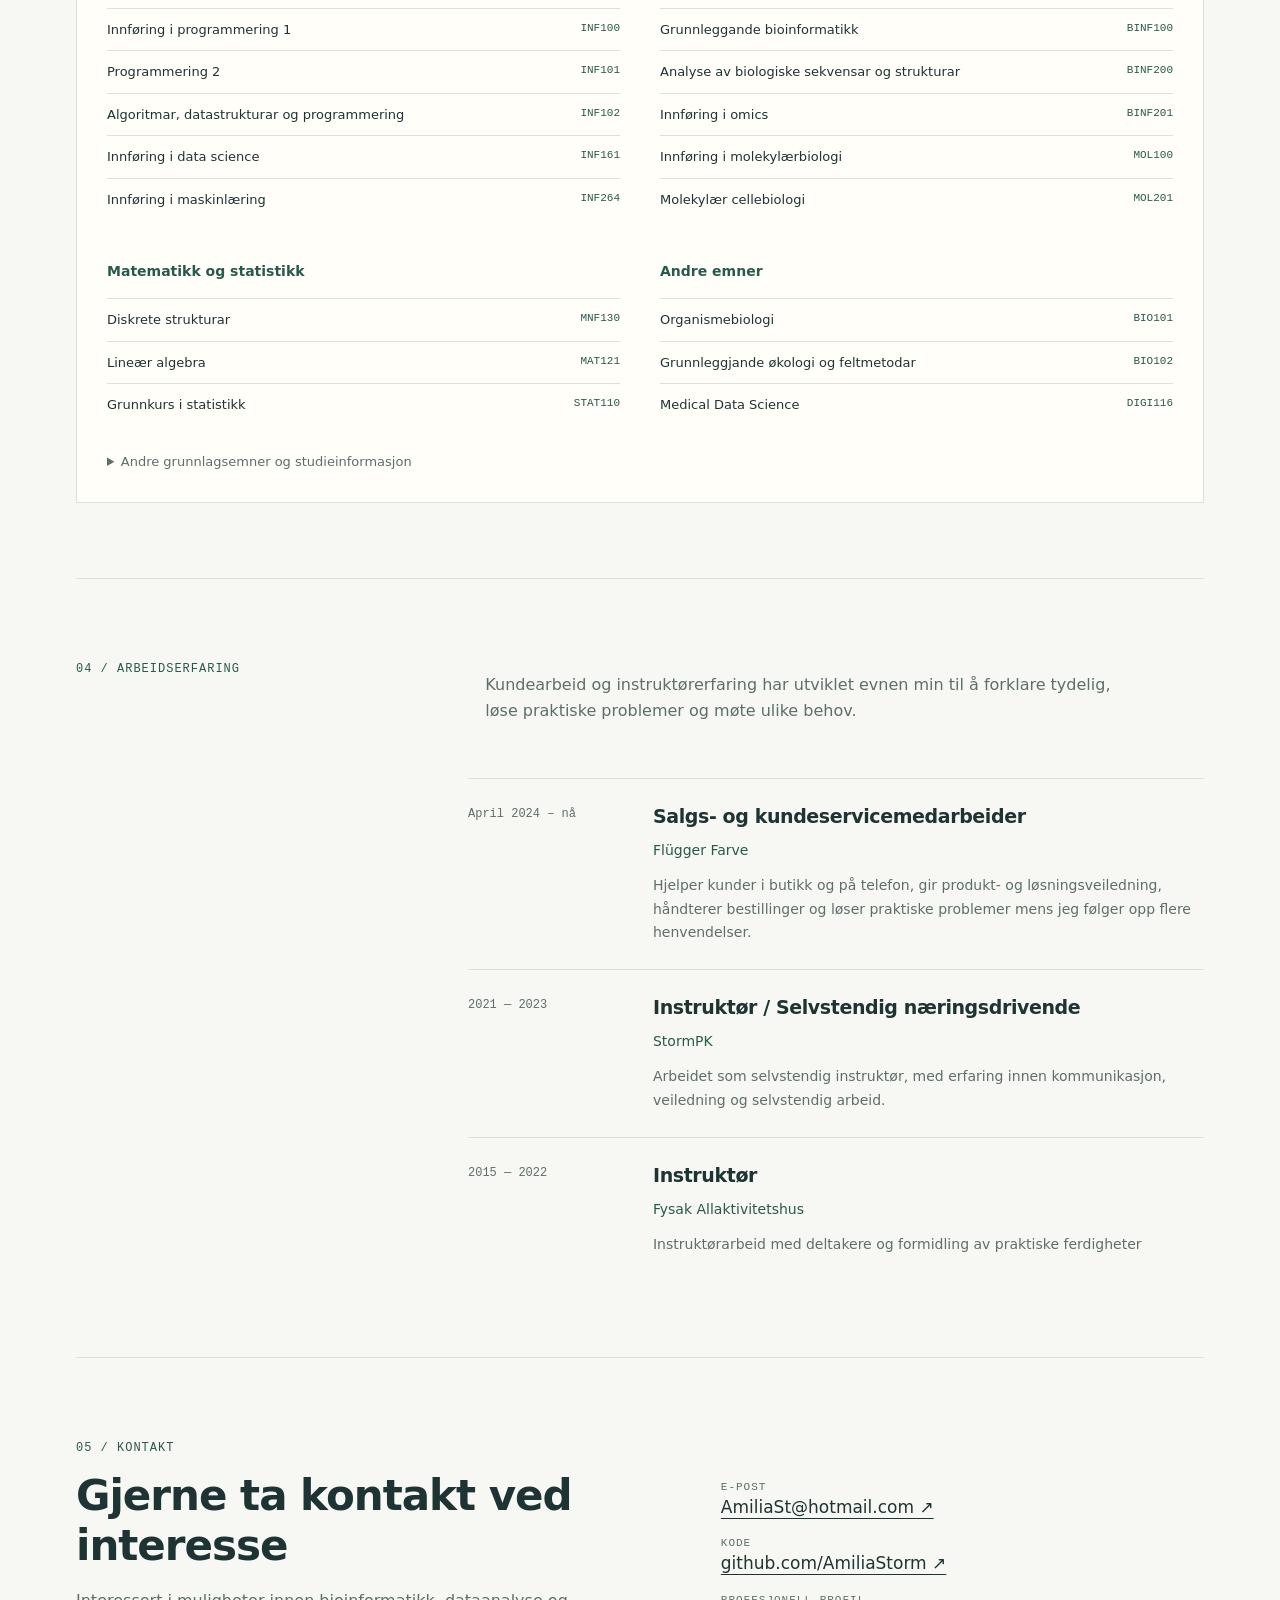
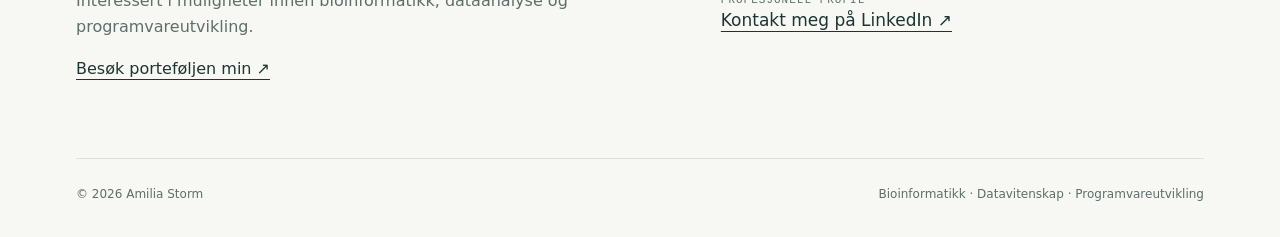
==== commit e430a455: "Update index.html" ====
--- a/cv/index.html
+++ b/cv/index.html
@@ -1384,8 +1384,8 @@
           <span class="section-num">04 / ARBEIDSERFARING</span>
 
           <h2>
-            Erfaring med mennesker<br>
-            Fokus på løsninger
+          <br>
+            
           </h2>
         </div>
 
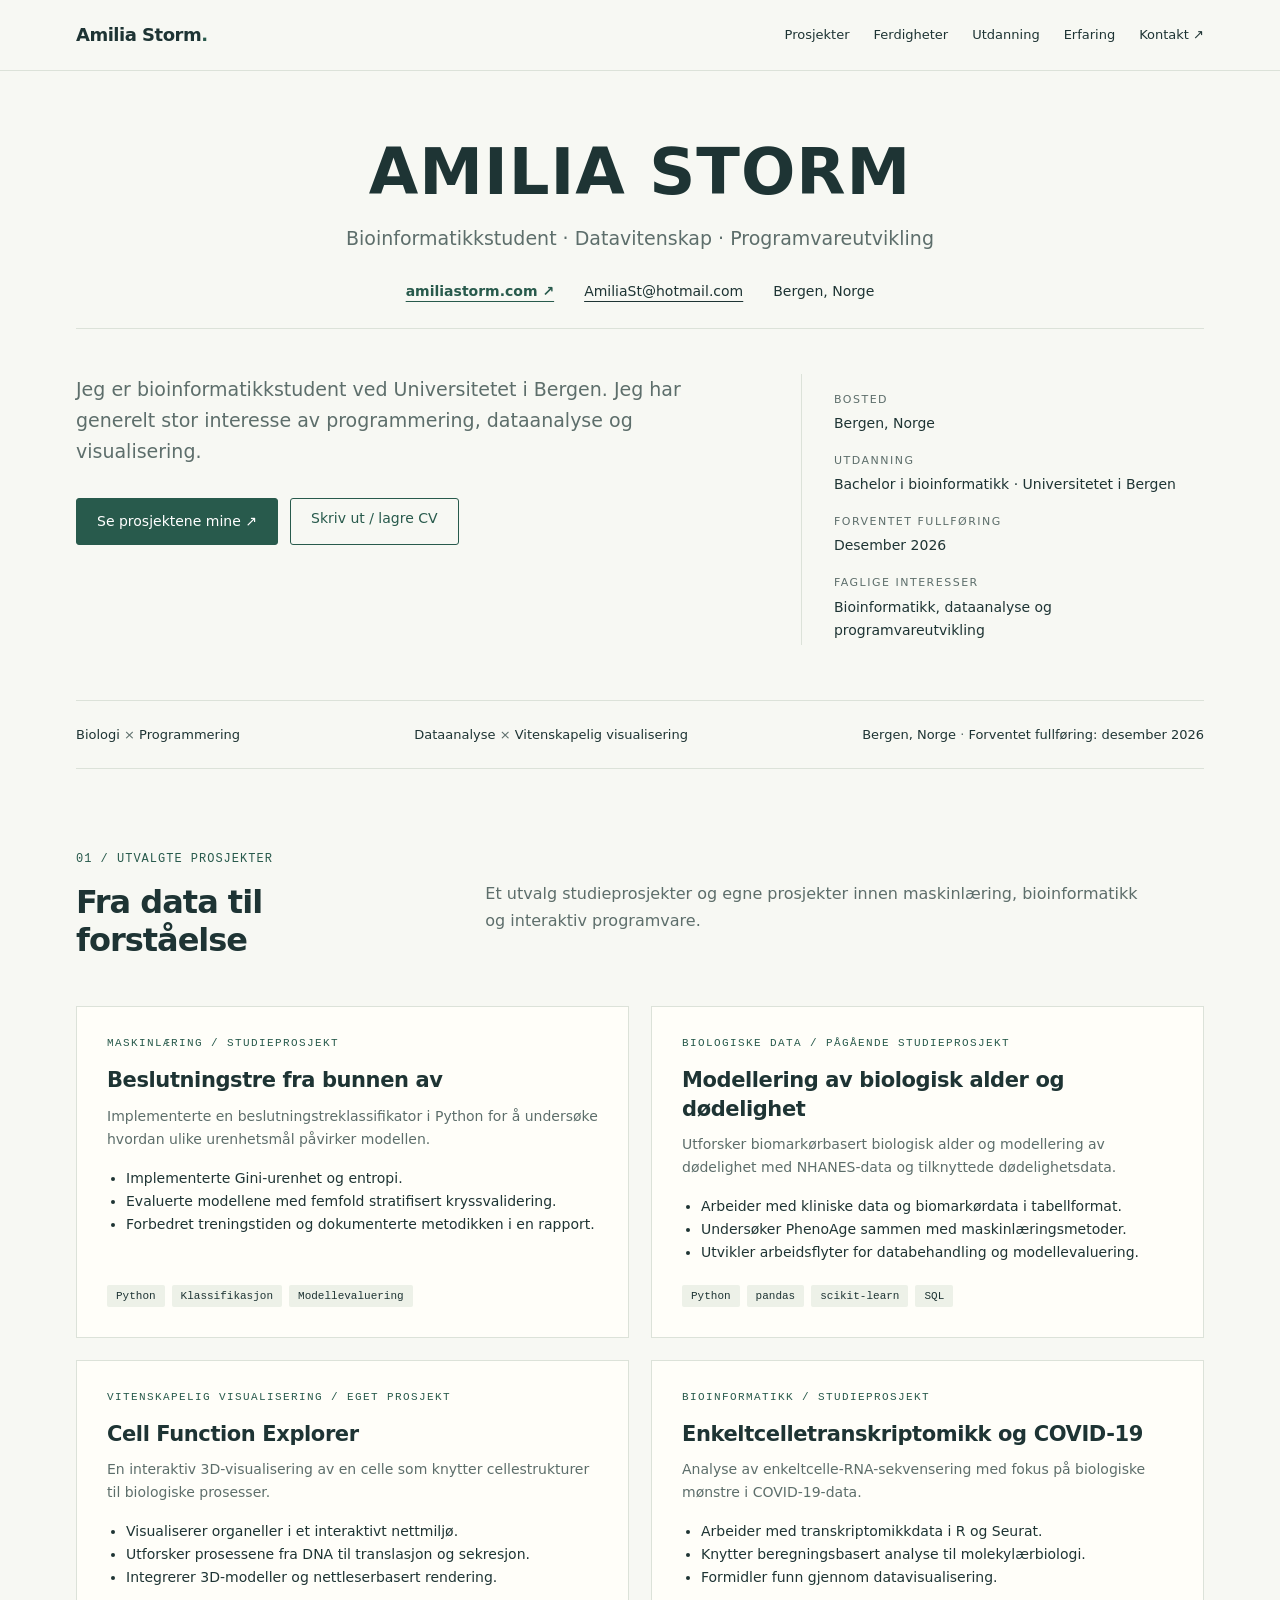
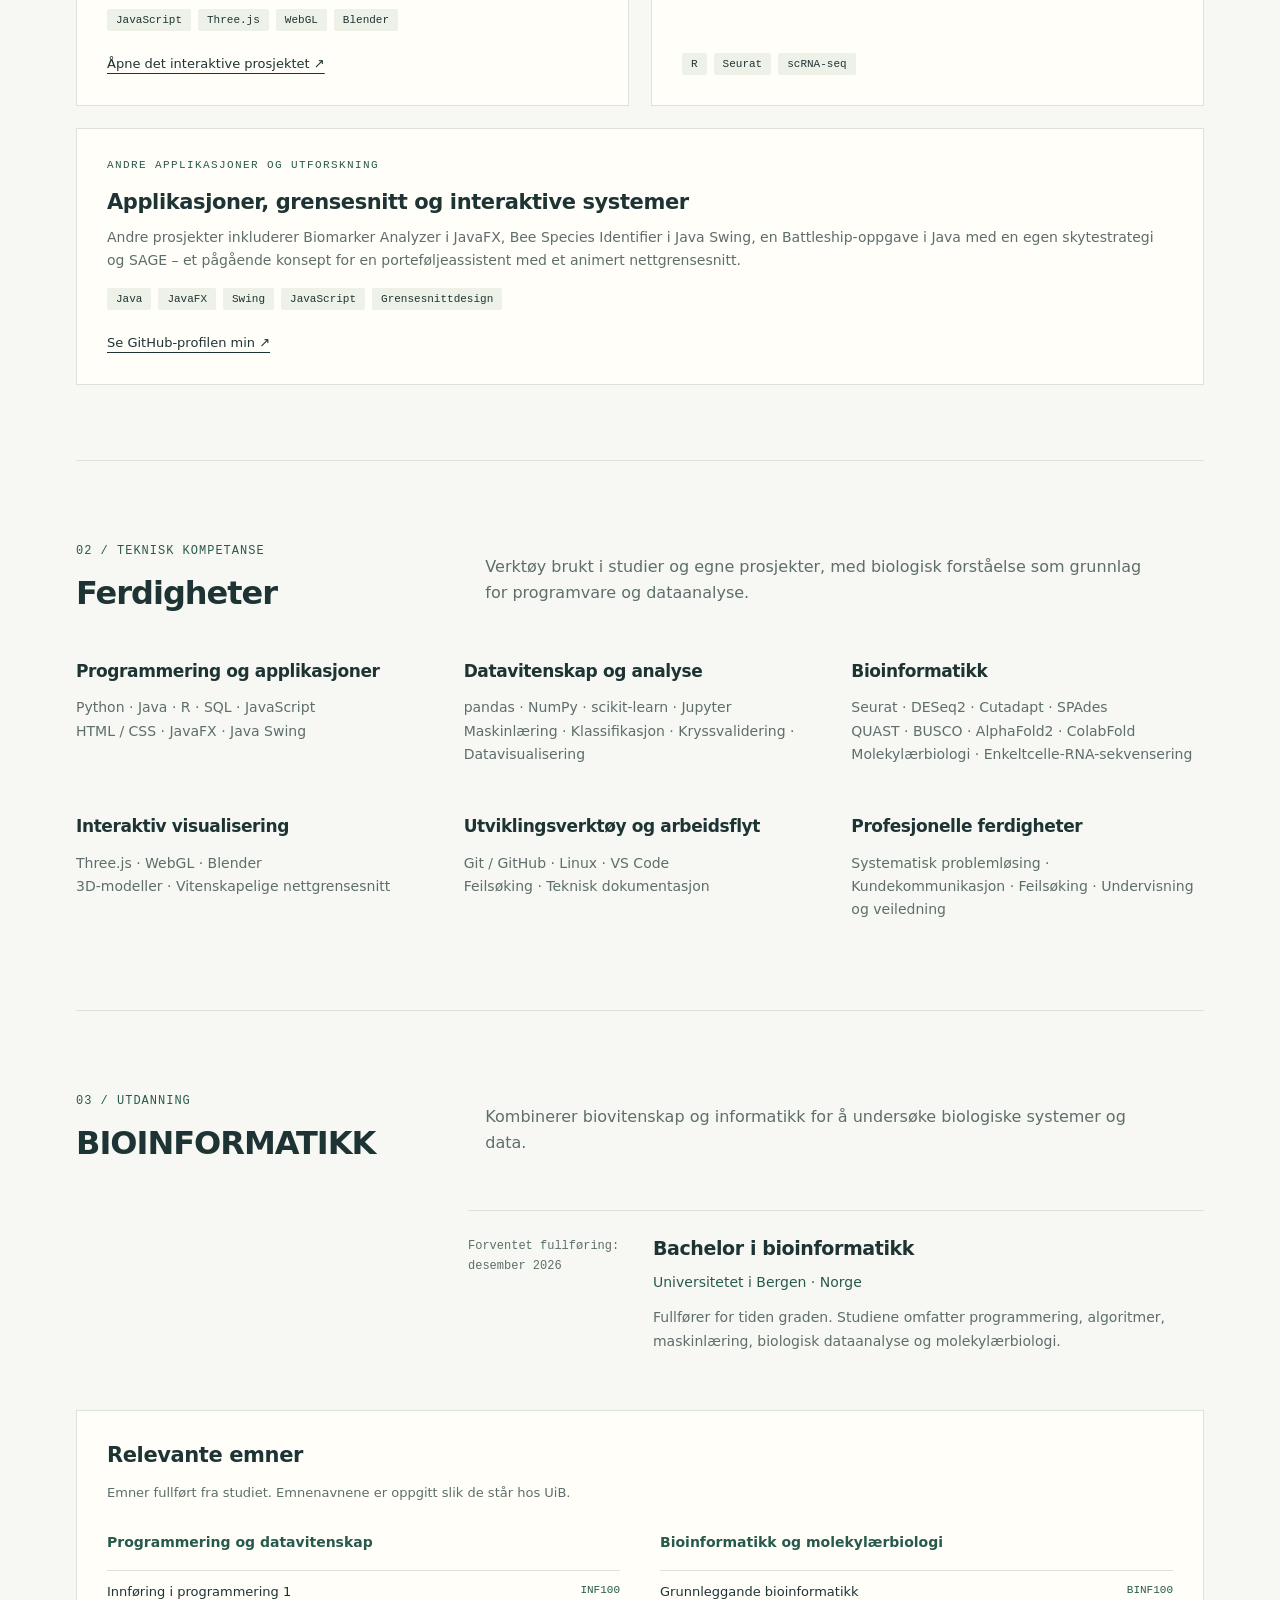
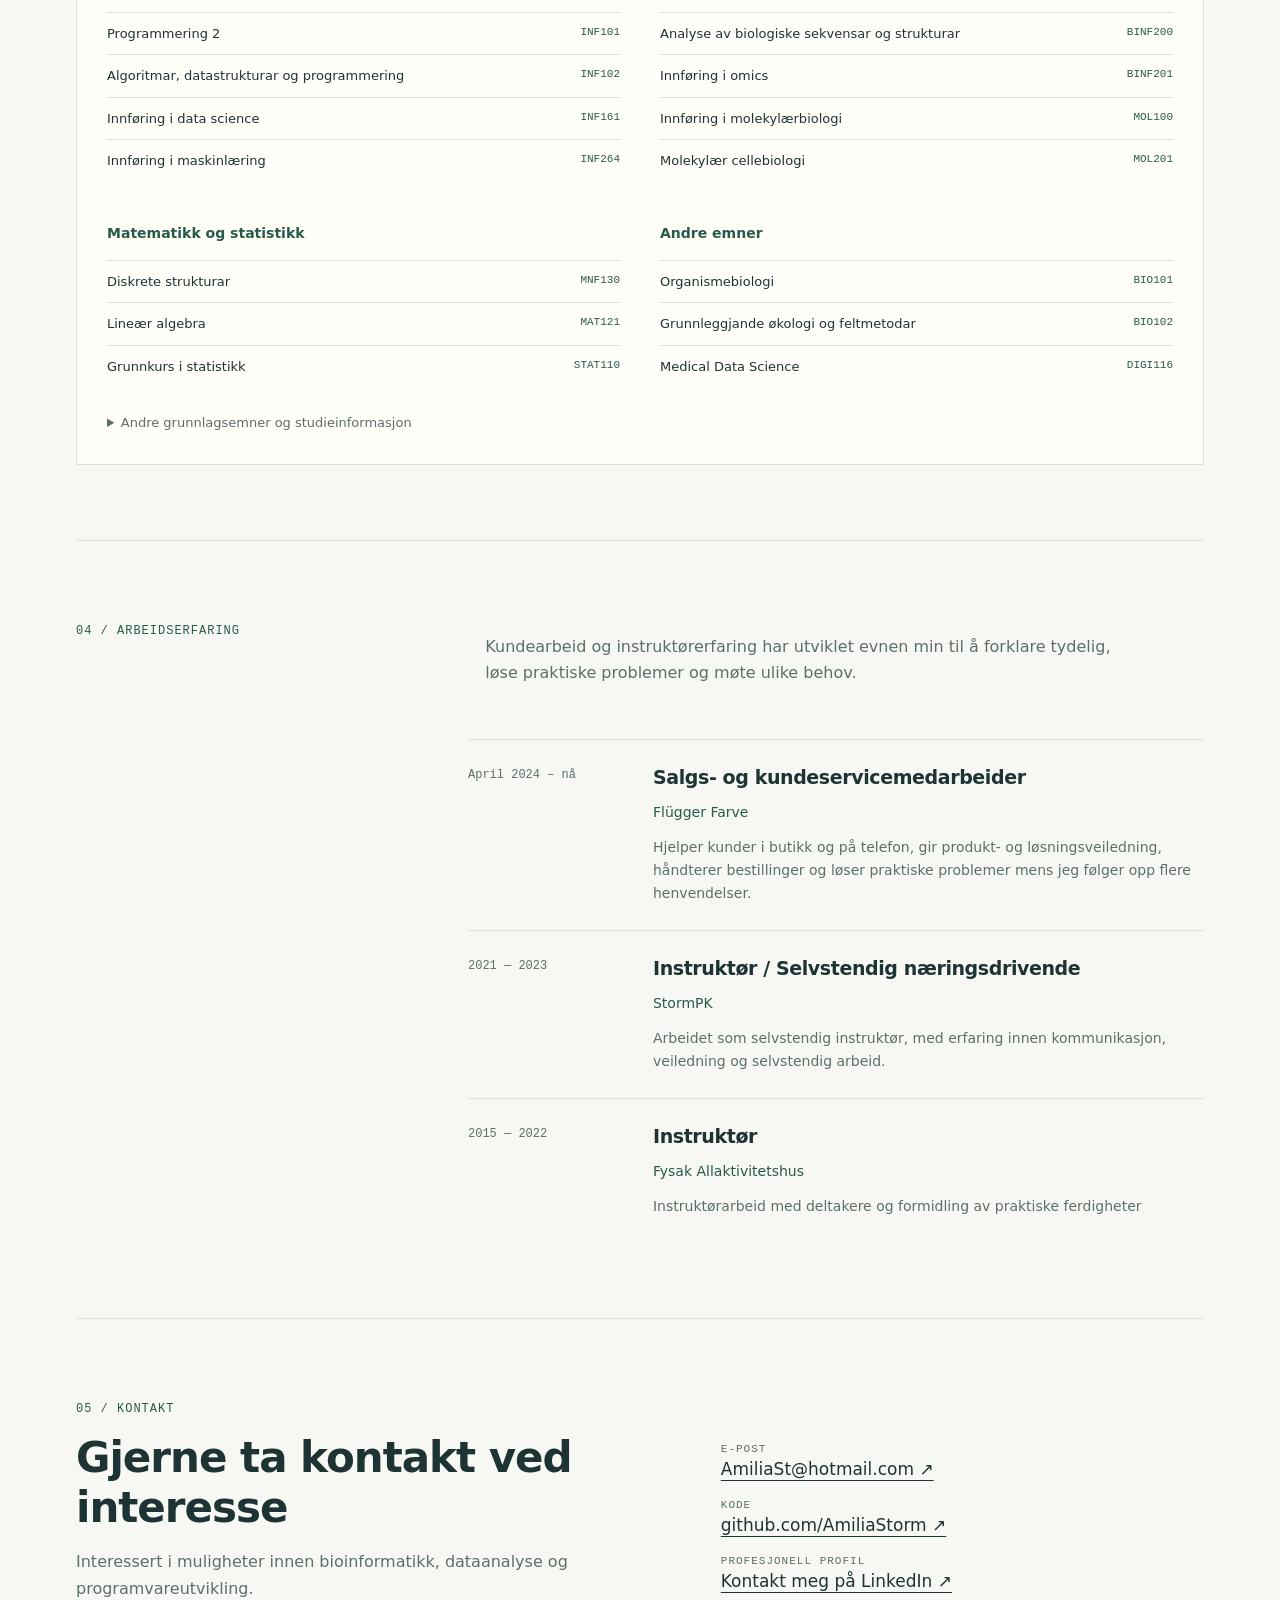
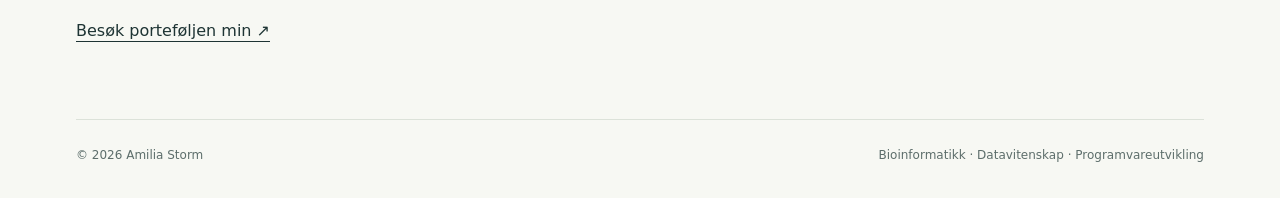
==== commit 529cb42d: "Refactor section titles and clean up comments Updated section titles and removed commented-out style" ====
--- a/cv/index.html
+++ b/cv/index.html
@@ -11,9 +11,9 @@
   <title>Amilia Storm | Bioinformatikk og programvareutvikling</title>
 
   <style>
-    /* ==================================================
+    /* 
        FARGER OG STIL
-    ================================================== */
+   */
 
     :root {
       --ink: #1e3434;
@@ -83,9 +83,9 @@
       margin: 0 0 10px;
     }
 
-    /* ==================================================
+    /* 
        NAVIGASJON
-    ================================================== */
+    */
 
     header {
       position: sticky;
@@ -1040,7 +1040,7 @@
       <div class="section-head">
         <div>
           <span class="section-num">02 / TEKNISK KOMPETANSE</span>
-          <h2>Ferdigheter og verktøy.</h2>
+          <h2>Ferdigheter</h2>
         </div>
 
         <p>
